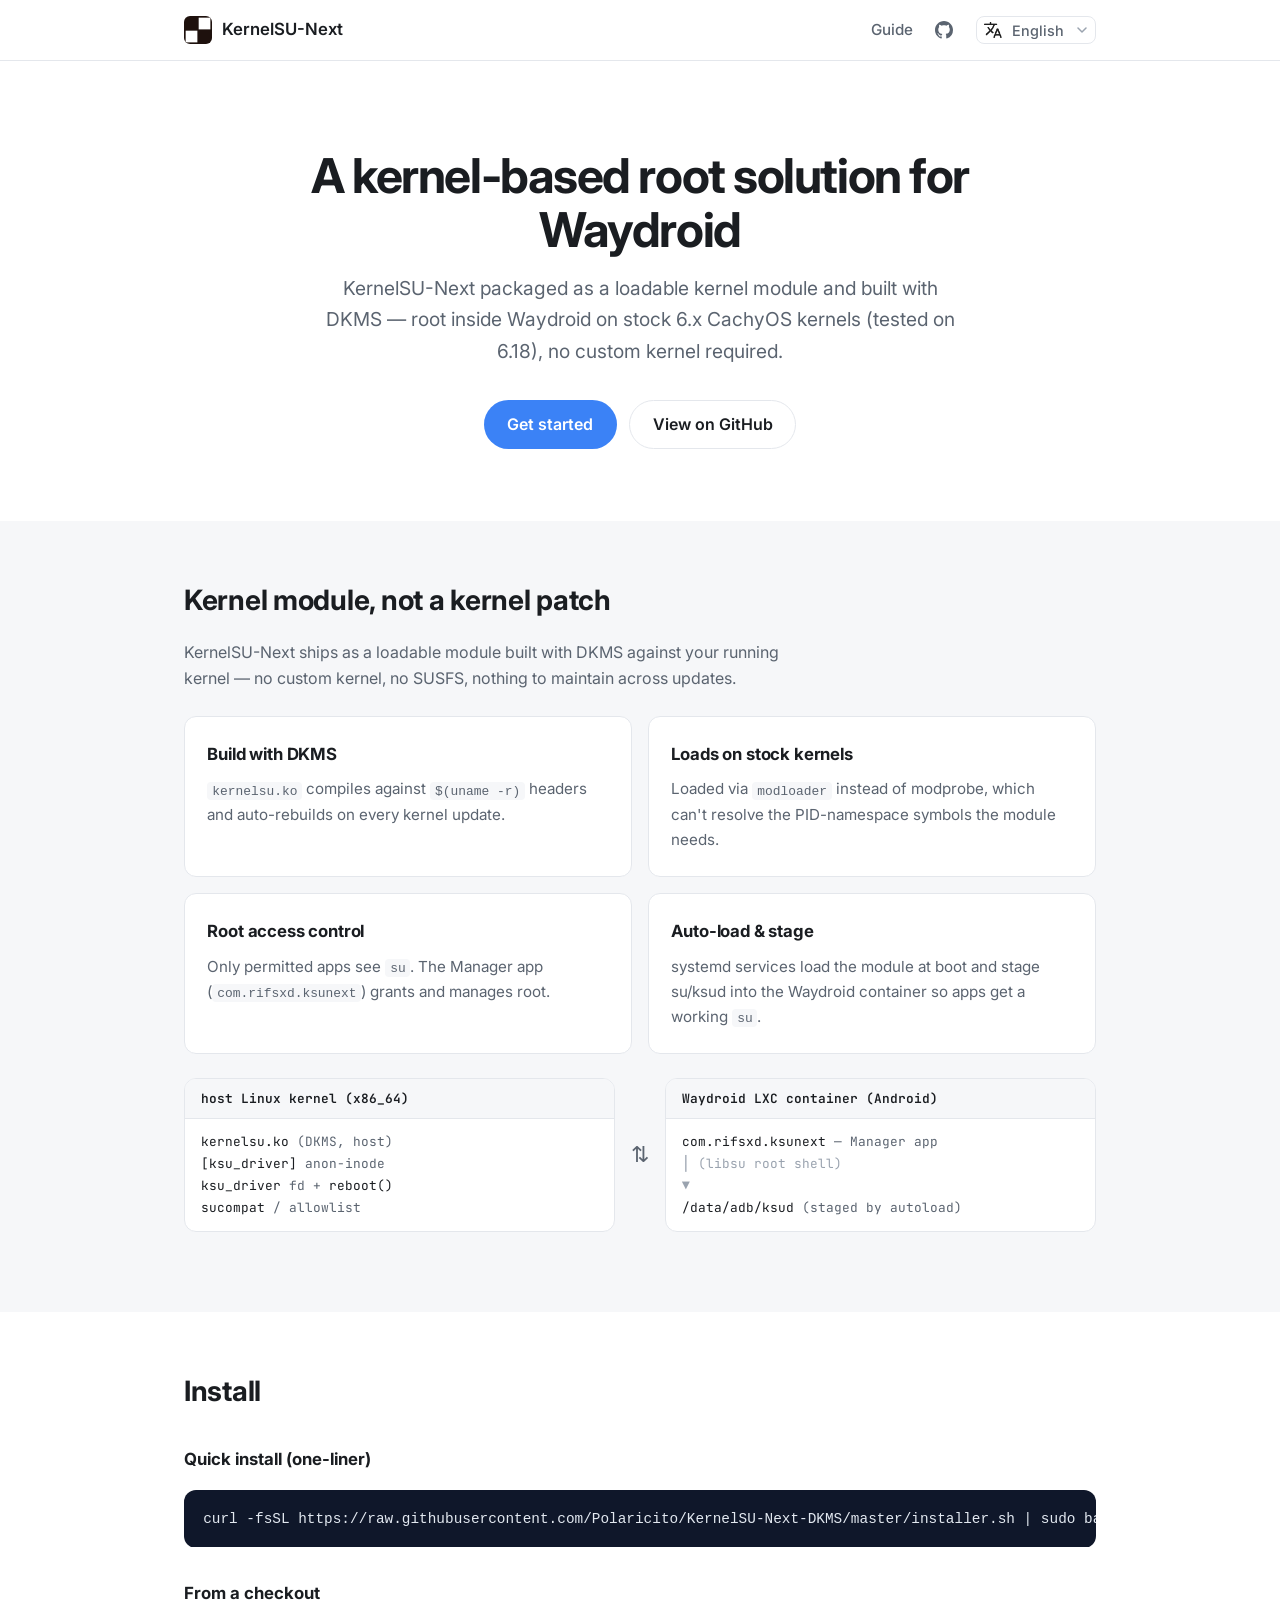
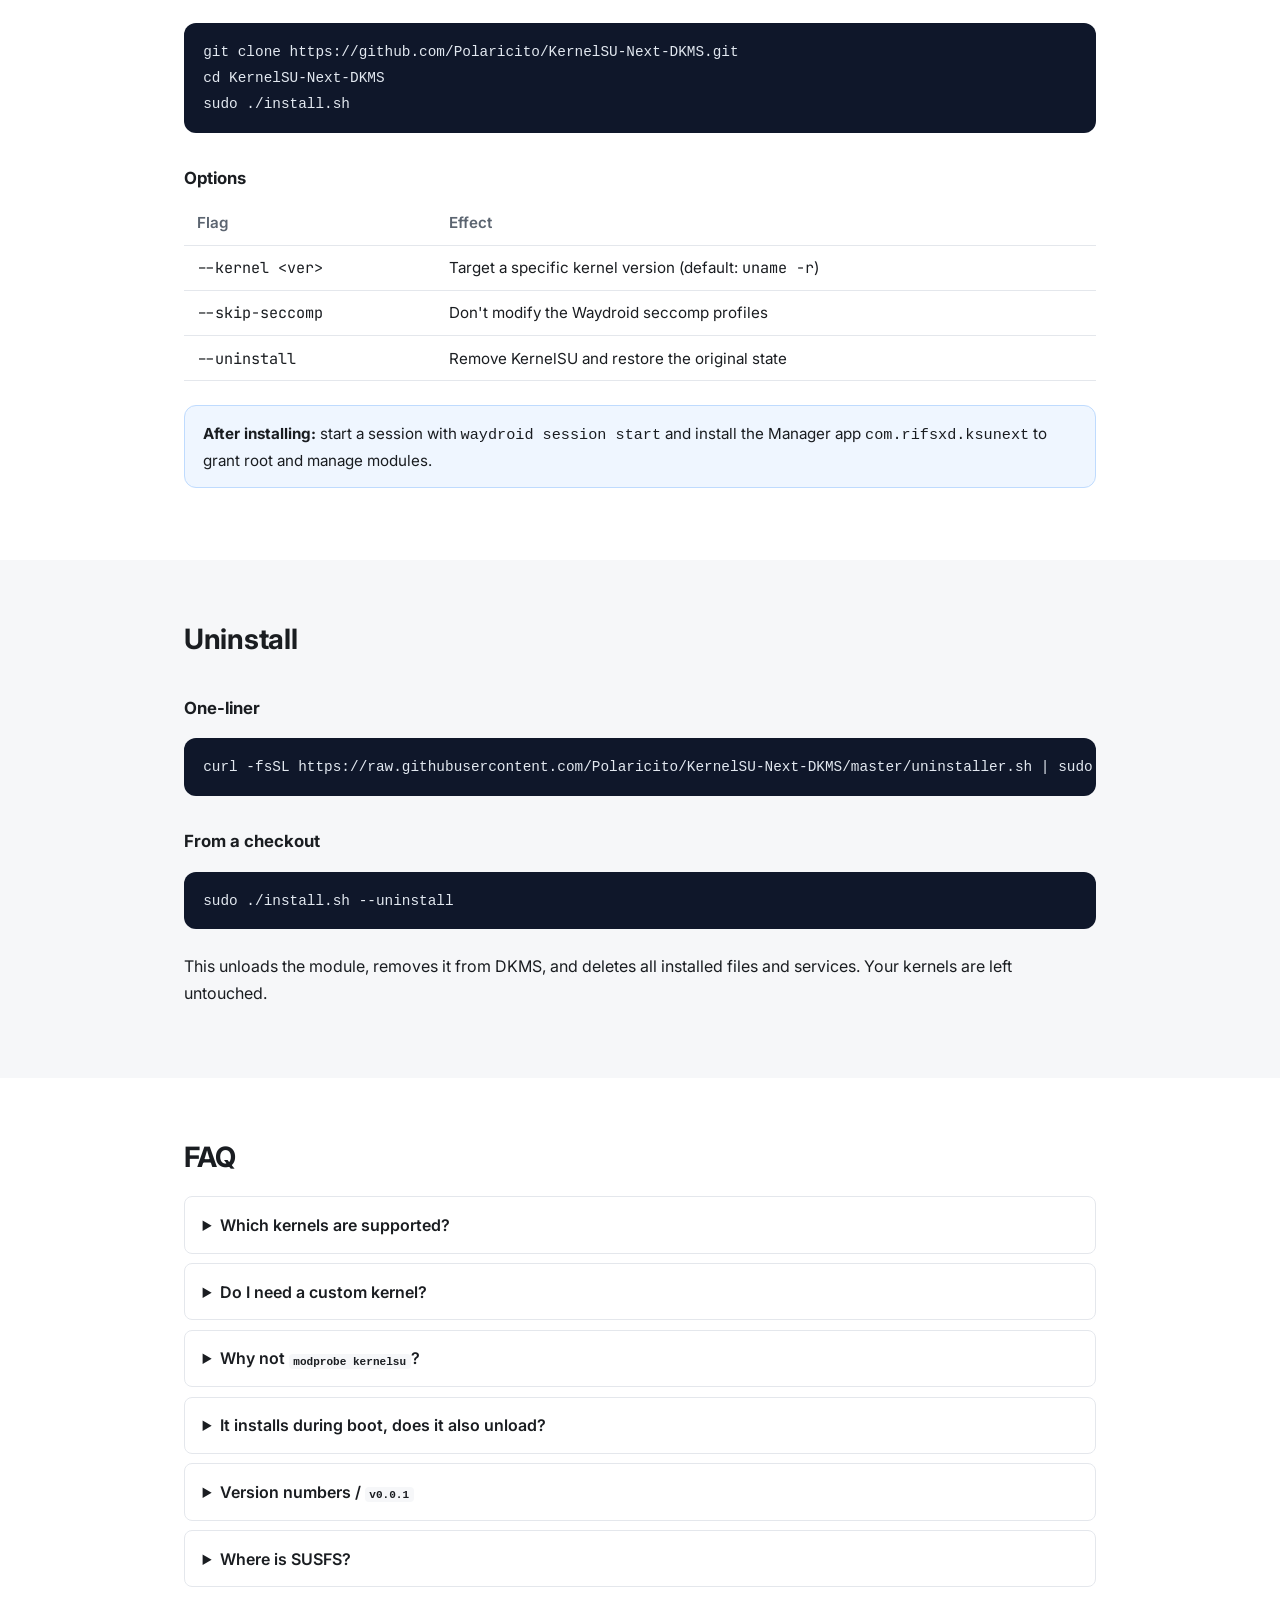
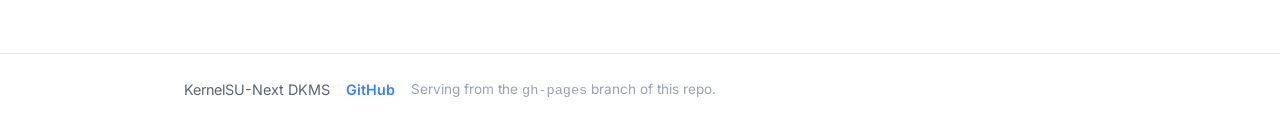
==== index.html @ a5111679 "site: replace ascii diagram with css boxes" ====
<!DOCTYPE html>
<html lang="en">
<head>
<meta charset="UTF-8">
<meta name="viewport" content="width=device-width, initial-scale=1.0">
<title>KernelSU-Next DKMS — A kernel-based root solution for Waydroid</title>
<meta name="description" content="KernelSU-Next as a loadable kernel module (DKMS) for running root inside Waydroid on CachyOS and other x86_64 Linux hosts.">
<link rel="icon" type="image/png" href="logo.png">
<link rel="apple-touch-icon" href="logo.png">
<link rel="stylesheet" href="style.css?v=5">
<link rel="preconnect" href="https://fonts.googleapis.com">
<link rel="preconnect" href="https://fonts.gstatic.com" crossorigin>
<link href="https://fonts.googleapis.com/css2?family=Inter:wght@400;500;600;700&family=JetBrains+Mono:wght@400;600&display=swap" rel="stylesheet">
</head>
<body>

<header>
  <div class="wrap header-inner">
    <a class="brand" href="#top">
      <img class="logo" src="logo.png" alt="KernelSU">
      <span class="brand-name">KernelSU-Next</span>
    </a>
    <nav>
      <a href="#install">Guide</a>
      <a href="https://github.com/Polaricito/KernelSU-Next-DKMS" aria-label="GitHub">
        <svg class="gh-icon" viewBox="0 0 16 16" width="18" height="18" fill="currentColor" aria-hidden="true">
          <path d="M8 0C3.58 0 0 3.58 0 8c0 3.54 2.29 6.53 5.47 7.59.4.07.55-.17.55-.38 0-.19-.01-.82-.01-1.49-2.01.37-2.53-.49-2.69-.94-.09-.23-.48-.94-.82-1.13-.28-.15-.68-.52-.01-.53.63-.01 1.08.58 1.23.82.72 1.21 1.87.87 2.33.66.07-.52.28-.87.51-1.07-1.78-.2-3.64-.89-3.64-3.95 0-.87.31-1.59.82-2.15-.08-.2-.36-1.02.08-2.12 0 0 .67-.21 2.2.82.64-.18 1.32-.27 2-.27s1.36.09 2 .27c1.53-1.04 2.2-.82 2.2-.82.44 1.1.16 1.92.08 2.12.51.56.82 1.27.82 2.15 0 3.07-1.87 3.75-3.65 3.95.29.25.54.73.54 1.48 0 1.07-.01 1.93-.01 2.2 0 .21.15.46.55.38A8.01 8.01 0 0 0 16 8c0-4.42-3.58-8-8-8Z"/>
        </svg>
      </a>
      <span class="lang-wrap">
        <img class="lang-icon" src="translate.png" alt="" width="18" height="16">
        <select class="lang" onchange="location.href = this.value" aria-label="Language">
          <option value="index.html" selected>English</option>
          <option value="index.es.html">Español</option>
        </select>
      </span>
    </nav>
  </div>
</header>

<section id="top" class="hero">
  <div class="wrap hero-inner">
    <h1>A kernel-based root solution for Waydroid</h1>
    <p class="lead">
      KernelSU-Next packaged as a loadable kernel module and built with DKMS —
      root inside Waydroid on stock 6.x CachyOS kernels (tested on 6.18), no custom kernel required.
    </p>
    <div class="cta">
      <a class="btn btn-primary" href="#install">Get started</a>
      <a class="btn btn-secondary" href="https://github.com/Polaricito/KernelSU-Next-DKMS">View on GitHub</a>
    </div>
  </div>
</section>

<section id="how" class="section alt">
  <div class="wrap">
    <h2>Kernel module, not a kernel patch</h2>
    <p class="section-intro">
      KernelSU-Next ships as a loadable module built with DKMS against your running
      kernel — no custom kernel, no SUSFS, nothing to maintain across updates.
    </p>
    <div class="grid">
      <div class="card">
        <h3>Build with DKMS</h3>
        <p><code>kernelsu.ko</code> compiles against <code>$(uname -r)</code> headers and auto-rebuilds on every kernel update.</p>
      </div>
      <div class="card">
        <h3>Loads on stock kernels</h3>
        <p>Loaded via <code>modloader</code> instead of modprobe, which can't resolve the PID-namespace symbols the module needs.</p>
      </div>
      <div class="card">
        <h3>Root access control</h3>
        <p>Only permitted apps see <code>su</code>. The Manager app (<code>com.rifsxd.ksunext</code>) grants and manages root.</p>
      </div>
      <div class="card">
        <h3>Auto-load &amp; stage</h3>
        <p>systemd services load the module at boot and stage su/ksud into the Waydroid container so apps get a working <code>su</code>.</p>
      </div>
    </div>

    <div class="diagram">
      <div class="dbox">
        <div class="dbox-title">host Linux kernel (x86_64)</div>
        <ul class="dbox-list">
          <li><code>kernelsu.ko</code> (DKMS, host)</li>
          <li><code>[ksu_driver]</code> anon-inode</li>
          <li><code>ksu_driver</code> fd + <code>reboot()</code></li>
          <li><code>sucompat</code> / allowlist</li>
        </ul>
      </div>
      <div class="diagram-arrow">⇅</div>
      <div class="dbox">
        <div class="dbox-title">Waydroid LXC container (Android)</div>
        <ul class="dbox-list">
          <li><code>com.rifsxd.ksunext</code> &mdash; Manager app</li>
          <li><span class="tree">&#9474; (libsu root shell)</span></li>
          <li><span class="tree">&#9660;</span></li>
          <li><code>/data/adb/ksud</code> (staged by autoload)</li>
        </ul>
      </div>
    </div>
  </div>
</section>

<section id="install" class="section">
  <div class="wrap">
    <h2>Install</h2>

    <h3 class="sub">Quick install (one-liner)</h3>
    <pre class="code"><code>curl -fsSL https://raw.githubusercontent.com/Polaricito/KernelSU-Next-DKMS/master/installer.sh | sudo bash</code></pre>

    <h3 class="sub">From a checkout</h3>
    <pre class="code"><code>git clone https://github.com/Polaricito/KernelSU-Next-DKMS.git
cd KernelSU-Next-DKMS
sudo ./install.sh</code></pre>

    <h3 class="sub">Options</h3>
    <table>
      <tr><th>Flag</th><th>Effect</th></tr>
      <tr><td><code>--kernel &lt;ver&gt;</code></td><td>Target a specific kernel version (default: <code>uname -r</code>)</td></tr>
      <tr><td><code>--skip-seccomp</code></td><td>Don't modify the Waydroid seccomp profiles</td></tr>
      <tr><td><code>--uninstall</code></td><td>Remove KernelSU and restore the original state</td></tr>
    </table>

    <div class="note">
      <strong>After installing:</strong> start a session with <code>waydroid session start</code> and install the
      Manager app <code>com.rifsxd.ksunext</code> to grant root and manage modules.
    </div>
  </div>
</section>

<section id="uninstall" class="section alt">
  <div class="wrap">
    <h2>Uninstall</h2>

    <h3 class="sub">One-liner</h3>
    <pre class="code"><code>curl -fsSL https://raw.githubusercontent.com/Polaricito/KernelSU-Next-DKMS/master/uninstaller.sh | sudo bash</code></pre>

    <h3 class="sub">From a checkout</h3>
    <pre class="code"><code>sudo ./install.sh --uninstall</code></pre>

    <p>This unloads the module, removes it from DKMS, and deletes all installed files and services. Your kernels are left untouched.</p>
  </div>
</section>

<section id="faq" class="section">
  <div class="wrap">
    <h2>FAQ</h2>

    <details>
      <summary>Which kernels are supported?</summary>
      <p>Only 6.x. Upstream KernelSU-Next lists 6.6 as the highest officially supported kernel, but this DKMS build is tested on newer 6.x releases (6.18), so the limit isn't enforced here.</p>
    </details>

    <details>
      <summary>Do I need a custom kernel?</summary>
      <p>No. It builds as a module against your stock kernel (CachyOS stable or LTS work fine).</p>
    </details>

    <details>
      <summary>Why not <code>modprobe kernelsu</code>?</summary>
      <p>Plain modprobe fails with <code>Unknown symbol change_pid</code>, because the module needs PID-namespace symbols that modprobe can't resolve outside Android. <code>load-kernelsu</code> uses <code>modloader</code> and handles that.</p>
    </details>

    <details>
      <summary>It installs during boot, does it also unload?</summary>
      <p><code>kernelsu-autload.service</code> loads the module at boot. Uninstalling removes the service so it stops auto-loading.</p>
    </details>

    <details>
      <summary>Version numbers / <code>v0.0.1</code></summary>
      <p>The module reports <code>KSU_VERSION = 30000 + commits</code>. If the Manager shows a too-low version, ensure DKMS received <code>KSU_GIT_VERSION</code> and <code>KSU_GIT_TAG</code> (the installer does this automatically).</p>
    </details>

    <details>
      <summary>Where is SUSFS?</summary>
      <p>Removed. This is deliberately vanilla KernelSU-Next for stable, plain root on unpatched kernels.</p>
    </details>
  </div>
</section>

<footer>
  <div class="wrap">
    <span>KernelSU-Next DKMS</span>
    <a href="https://github.com/Polaricito/KernelSU-Next-DKMS">GitHub</a>
    <span class="dim">Serving from the <code>gh-pages</code> branch of this repo.</span>
  </div>
</footer>

</body>
</html>
---- style.css ----
:root {
  --bg: #ffffff;
  --bg-alt: #f6f7f9;
  --text: #1a1d21;
  --muted: #5b6470;
  --accent: #3b82f6;
  --accent-dark: #2563eb;
  --accent-soft: #eff6ff;
  --accent-border: #bfdbfe;
  --code-bg: #0f172a;
  --code-fg: #e2e8f0;
  --border: #e4e7ec;
  --dim: #9aa3af;
  --header-bg: rgba(255, 255, 255, 0.85);
  --radius: 12px;
  --mono: "JetBrains Mono", ui-monospace, SFMono-Regular, Menlo, monospace;
  --sans: "Inter", -apple-system, BlinkMacSystemFont, "Segoe UI", Roboto, sans-serif;
}

@media (prefers-color-scheme: dark) {
  :root {
    --bg: #0d1117;
    --bg-alt: #161b22;
    --text: #e6edf3;
    --muted: #9aa3af;
    --accent: #58a6ff;
    --accent-dark: #388bfd;
    --accent-soft: #11273f;
    --accent-border: #1f4d78;
    --code-bg: #010409;
    --code-fg: #c9d1d9;
    --border: #30363d;
    --dim: #6e7681;
    --header-bg: rgba(13, 17, 23, 0.85);
  }
}

* { box-sizing: border-box; }

html { scroll-behavior: smooth; }

body {
  margin: 0;
  font-family: var(--sans);
  color: var(--text);
  line-height: 1.65;
  background: var(--bg);
}

.wrap { max-width: 960px; margin: 0 auto; padding: 0 1.5rem; }

/* Header */
header {
  position: sticky;
  top: 0;
  z-index: 10;
  background: var(--header-bg);
  backdrop-filter: saturate(180%) blur(10px);
  border-bottom: 1px solid var(--border);
}
.header-inner {
  display: flex;
  align-items: center;
  justify-content: space-between;
  height: 60px;
}
.brand {
  display: flex;
  align-items: center;
  gap: 0.6rem;
  text-decoration: none;
  color: var(--text);
  font-weight: 600;
  font-size: 1.05rem;
}
.logo {
  width: 28px;
  height: 28px;
  border-radius: 6px;
  display: block;
}
nav { display: flex; align-items: center; gap: 1.4rem; }
nav a {
  text-decoration: none;
  color: var(--muted);
  font-size: 0.95rem;
  font-weight: 500;
  display: inline-flex;
  align-items: center;
}
nav a:hover { color: var(--accent); }
.gh-icon { display: block; }
.lang {
  appearance: none;
  -webkit-appearance: none;
  font-family: var(--sans);
  font-size: 0.9rem;
  font-weight: 500;
  color: var(--muted);
  background: var(--bg);
  border: 1px solid var(--border);
  border-radius: 8px;
  padding: 0.3rem 1.7rem 0.3rem 2.2rem;
  cursor: pointer;
  background-image: url("data:image/svg+xml,%3Csvg xmlns='http://www.w3.org/2000/svg' width='10' height='6' viewBox='0 0 10 6'%3E%3Cpath d='M1 1l4 4 4-4' stroke='%239aa3af' stroke-width='1.5' fill='none' stroke-linecap='round' stroke-linejoin='round'/%3E%3C/svg%3E");
  background-repeat: no-repeat;
  background-position: right 0.5rem center;
}
.lang:hover { border-color: var(--accent); color: var(--accent); }
.lang-wrap { position: relative; display: inline-block; }
.lang-icon {
  position: absolute;
  left: 0.55rem;
  top: 50%;
  transform: translateY(-50%);
  width: 18px;
  height: 16px;
  pointer-events: none;
}
@media (prefers-color-scheme: dark) {
  .lang-icon { filter: invert(1); }
}

/* Sections */
section { padding: 3.5rem 0; }
section.alt { background: var(--bg-alt); }

h1 {
  font-size: 2.5rem;
  line-height: 1.15;
  margin: 0 0 1rem;
  letter-spacing: -0.02em;
}
h2 {
  font-size: 1.75rem;
  margin: 0 0 1rem;
  letter-spacing: -0.01em;
}
h3.sub { margin: 2rem 0 0.5rem; font-size: 1.05rem; }

.lead { font-size: 1.2rem; color: var(--muted); max-width: 640px; }

.hero { padding: 5.5rem 0 4.5rem; }
.hero-inner { text-align: center; }
.hero h1 {
  max-width: 820px;
  margin: 0 auto 1rem;
  font-size: 3rem;
  line-height: 1.12;
  letter-spacing: -0.03em;
}
.lead {
  font-size: 1.2rem;
  color: var(--muted);
  max-width: 640px;
  margin: 0 auto;
}
.cta {
  display: flex;
  gap: 0.8rem;
  justify-content: center;
  margin: 2rem auto 0;
  flex-wrap: wrap;
}
.btn {
  display: inline-flex;
  align-items: center;
  justify-content: center;
  text-decoration: none;
  font-weight: 600;
  font-size: 1rem;
  padding: 0.65rem 1.4rem;
  border: 1px solid transparent;
  border-radius: 999px;
  transition: background 0.15s ease, color 0.15s ease, border-color 0.15s ease;
}
.btn-primary {
  background: var(--accent);
  color: #fff;
}
.btn-primary:hover { background: var(--accent-dark); }
.btn-secondary {
  background: var(--bg);
  color: var(--text);
  border-color: var(--border);
}
.btn-secondary:hover { border-color: var(--accent); color: var(--accent); }

.section-intro {
  color: var(--muted);
  max-width: 640px;
  margin: 0 0 1.5rem;
}

/* Code blocks */
.code {
  background: var(--code-bg);
  color: var(--code-fg);
  font-family: var(--mono);
  font-size: 0.9rem;
  padding: 1rem 1.2rem;
  border-radius: var(--radius);
  overflow-x: auto;
  margin: 1rem 0 1.5rem;
}
.code code { white-space: pre; }

/* Diagram (host box + container box) */
.diagram {
  display: flex;
  align-items: center;
  gap: 1rem;
  margin: 1.5rem 0;
}
.dbox {
  flex: 1 1 0;
  min-width: 0;
  background: var(--bg);
  border: 1px solid var(--border);
  border-radius: var(--radius);
  overflow: hidden;
  color: var(--text);
}
.dbox-title {
  margin: 0;
  padding: 0.55rem 1rem;
  background: var(--bg-alt);
  border-bottom: 1px solid var(--border);
  font-family: var(--mono);
  font-size: 0.8rem;
  font-weight: 600;
}
.dbox-list {
  margin: 0;
  padding: 0.75rem 1rem;
  list-style: none;
  font-family: var(--mono);
  font-size: 0.8rem;
  line-height: 1.6;
}
.dbox-list li { padding: 0.05rem 0; color: var(--muted); }
.dbox-list li code { font-family: var(--mono); color: var(--text); }
.tree { color: var(--dim); }
.diagram-arrow {
  flex: 0 0 auto;
  font-size: 1.4rem;
  color: var(--muted);
  text-align: center;
}

/* Grid / cards */
.grid {
  display: grid;
  grid-template-columns: repeat(2, 1fr);
  gap: 1rem;
  margin: 1.5rem 0;
}
.card {
  background: var(--bg);
  border: 1px solid var(--border);
  border-radius: var(--radius);
  padding: 1.5rem 1.4rem;
}
.card h3 { margin: 0 0 0.5rem; font-size: 1.05rem; letter-spacing: -0.01em; }
.card p { margin: 0; font-size: 0.95rem; color: var(--muted); }
.card code { background: var(--bg-alt); padding: 0.1rem 0.3rem; border-radius: 4px; font-size: 0.85em; }

/* Table */
table {
  width: 100%;
  border-collapse: collapse;
  margin: 0.5rem 0 1.5rem;
  font-size: 0.95rem;
}
th, td { text-align: left; padding: 0.6rem 0.8rem; border-bottom: 1px solid var(--border); }
th { color: var(--muted); font-weight: 600; }
td code, .code { font-family: var(--mono); }

/* Note */
.note {
  background: var(--accent-soft);
  border: 1px solid var(--accent-border);
  border-radius: var(--radius);
  padding: 0.9rem 1.1rem;
  font-size: 0.95rem;
  margin: 1rem 0;
}

/* Details / FAQ */
details {
  border: 1px solid var(--border);
  border-radius: calc(var(--radius) - 4px);
  padding: 0.9rem 1.1rem;
  margin: 0.6rem 0;
  background: var(--bg);
}
summary { cursor: pointer; font-weight: 600; }
details p { margin: 0.75rem 0 0; color: var(--muted); }
details code { background: var(--bg-alt); padding: 0.1rem 0.3rem; border-radius: 4px; font-size: 0.85em; }

/* Footer */
footer {
  border-top: 1px solid var(--border);
  padding: 1.5rem 0;
  color: var(--muted);
  font-size: 0.9rem;
}
footer .wrap { display: flex; gap: 1rem; align-items: center; flex-wrap: wrap; }
footer a { color: var(--accent); text-decoration: none; font-weight: 600; }
.dim { font-size: 0.85rem; color: var(--dim); }

/* Mobile */
@media (max-width: 640px) {
  .brand-name { display: none; }
  .hero { padding: 3.5rem 0; }
  .hero h1 { font-size: 2.2rem; }
  .lead { font-size: 1.05rem; }
  nav { gap: 1rem; }
  nav a { font-size: 0.9rem; }
  .lang { font-size: 0.85rem; }
  .diagram { flex-direction: column; align-items: stretch; }
  .dbox { flex: none; }
  .diagram-arrow { transform: rotate(90deg); }
  .grid { grid-template-columns: 1fr; }
}
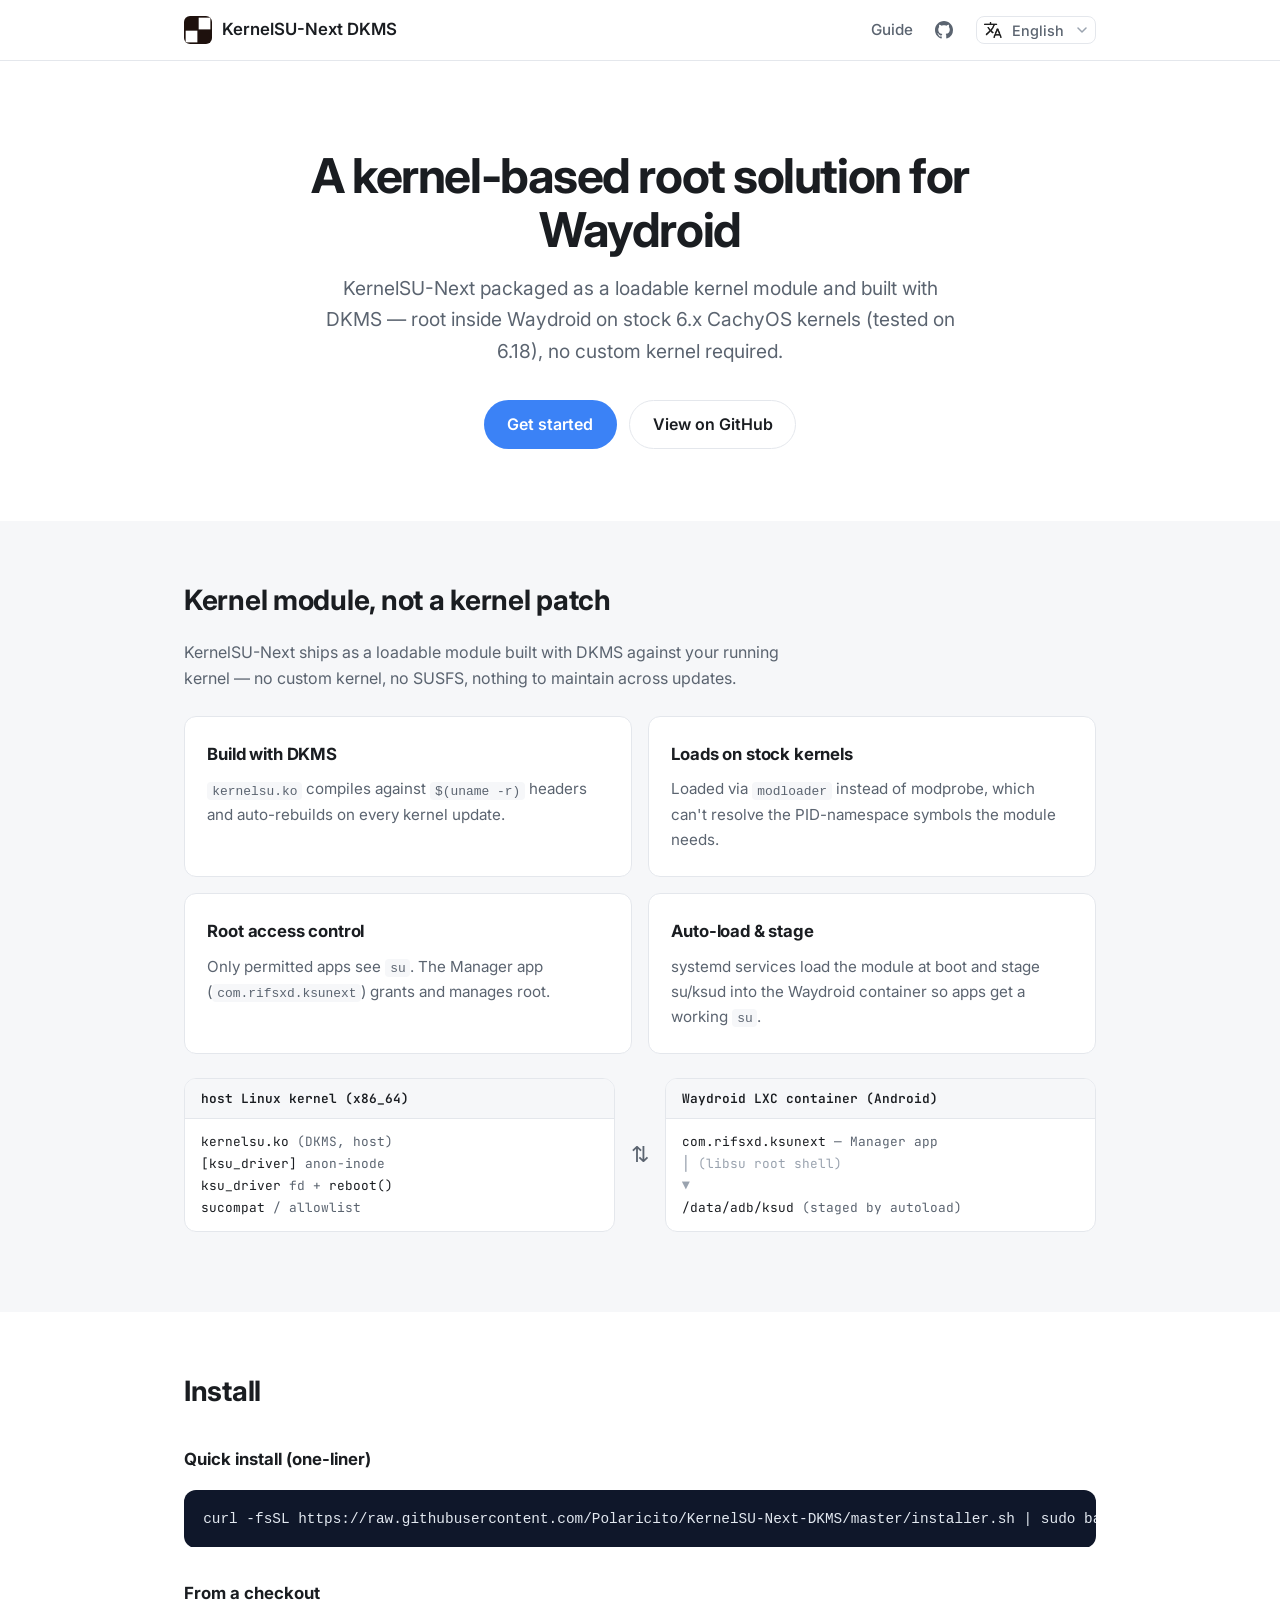
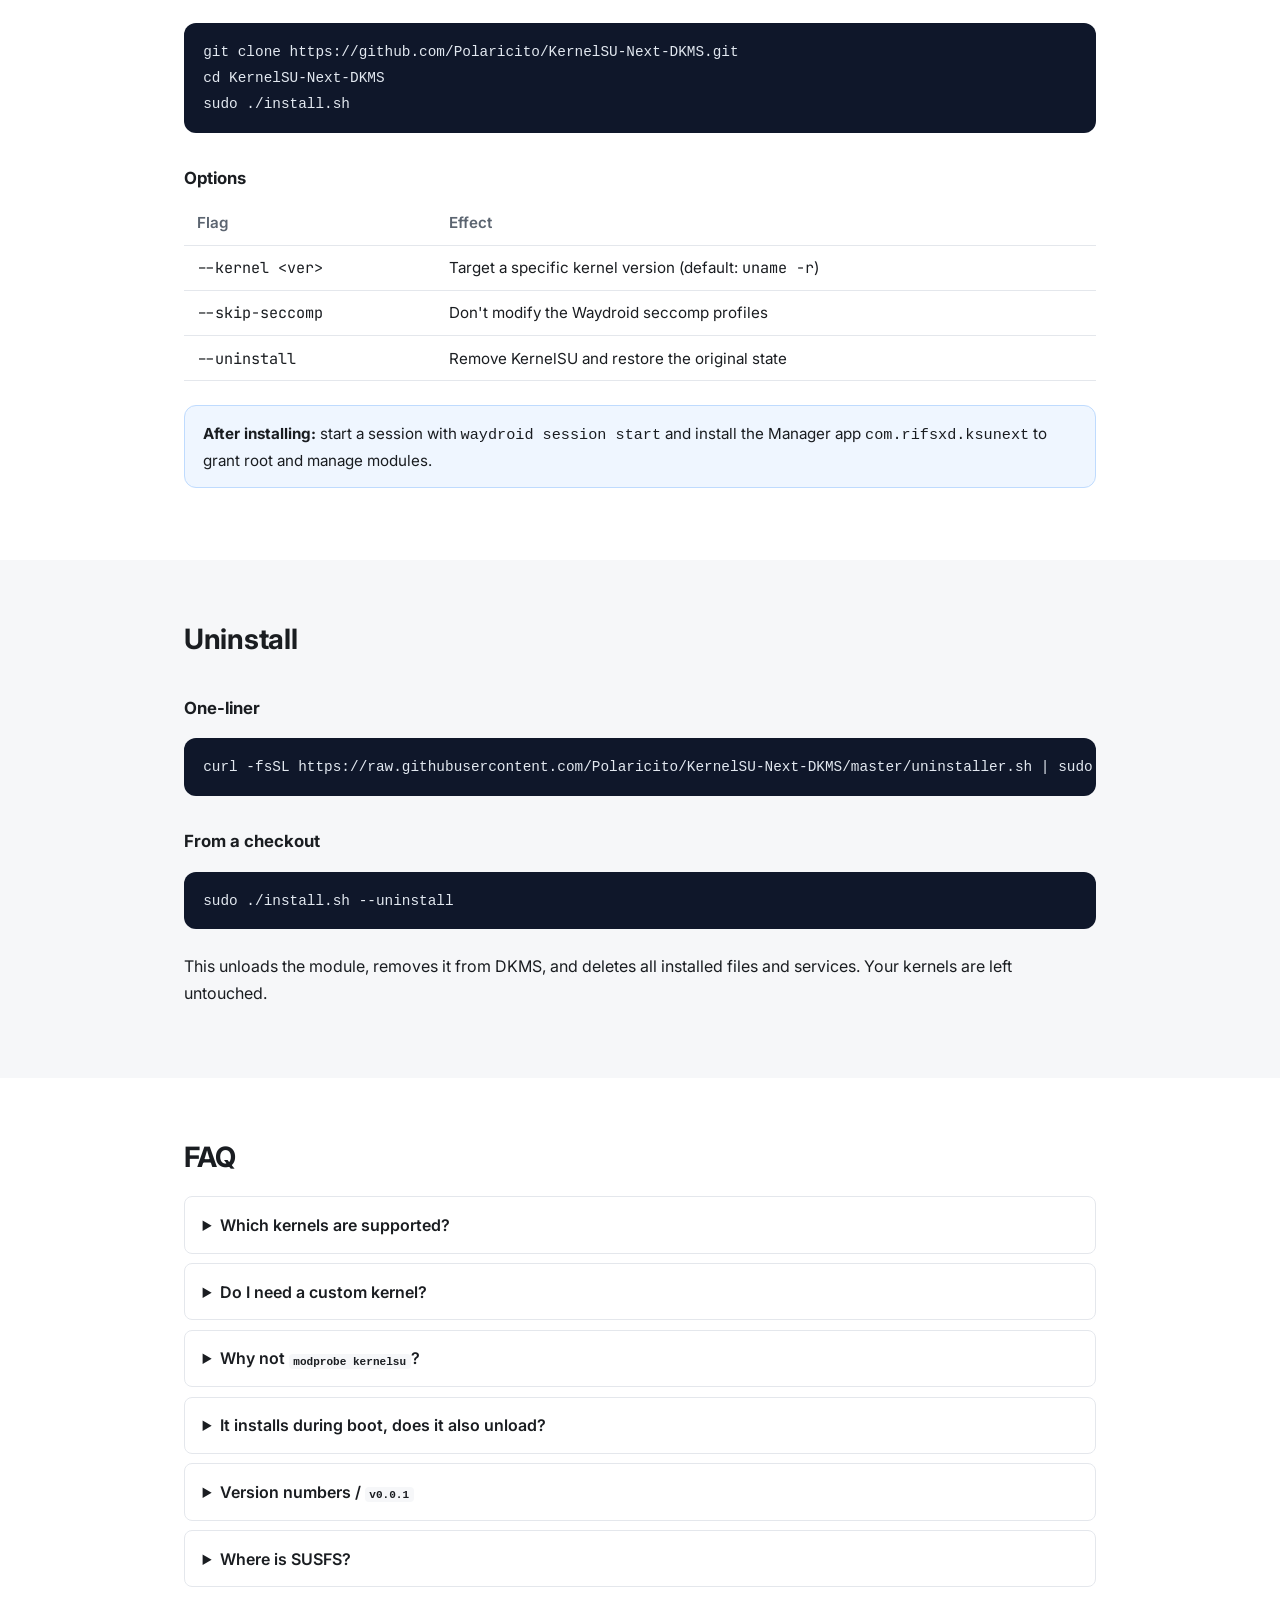
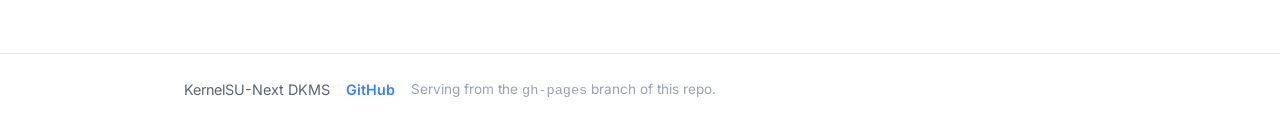
==== commit b61061f1: "Update brand name to include 'DKMS'" ====
--- a/index.html
+++ b/index.html
@@ -18,7 +18,7 @@
   <div class="wrap header-inner">
     <a class="brand" href="#top">
       <img class="logo" src="logo.png" alt="KernelSU">
-      <span class="brand-name">KernelSU-Next</span>
+      <span class="brand-name">KernelSU-Next DKMS</span>
     </a>
     <nav>
       <a href="#install">Guide</a>
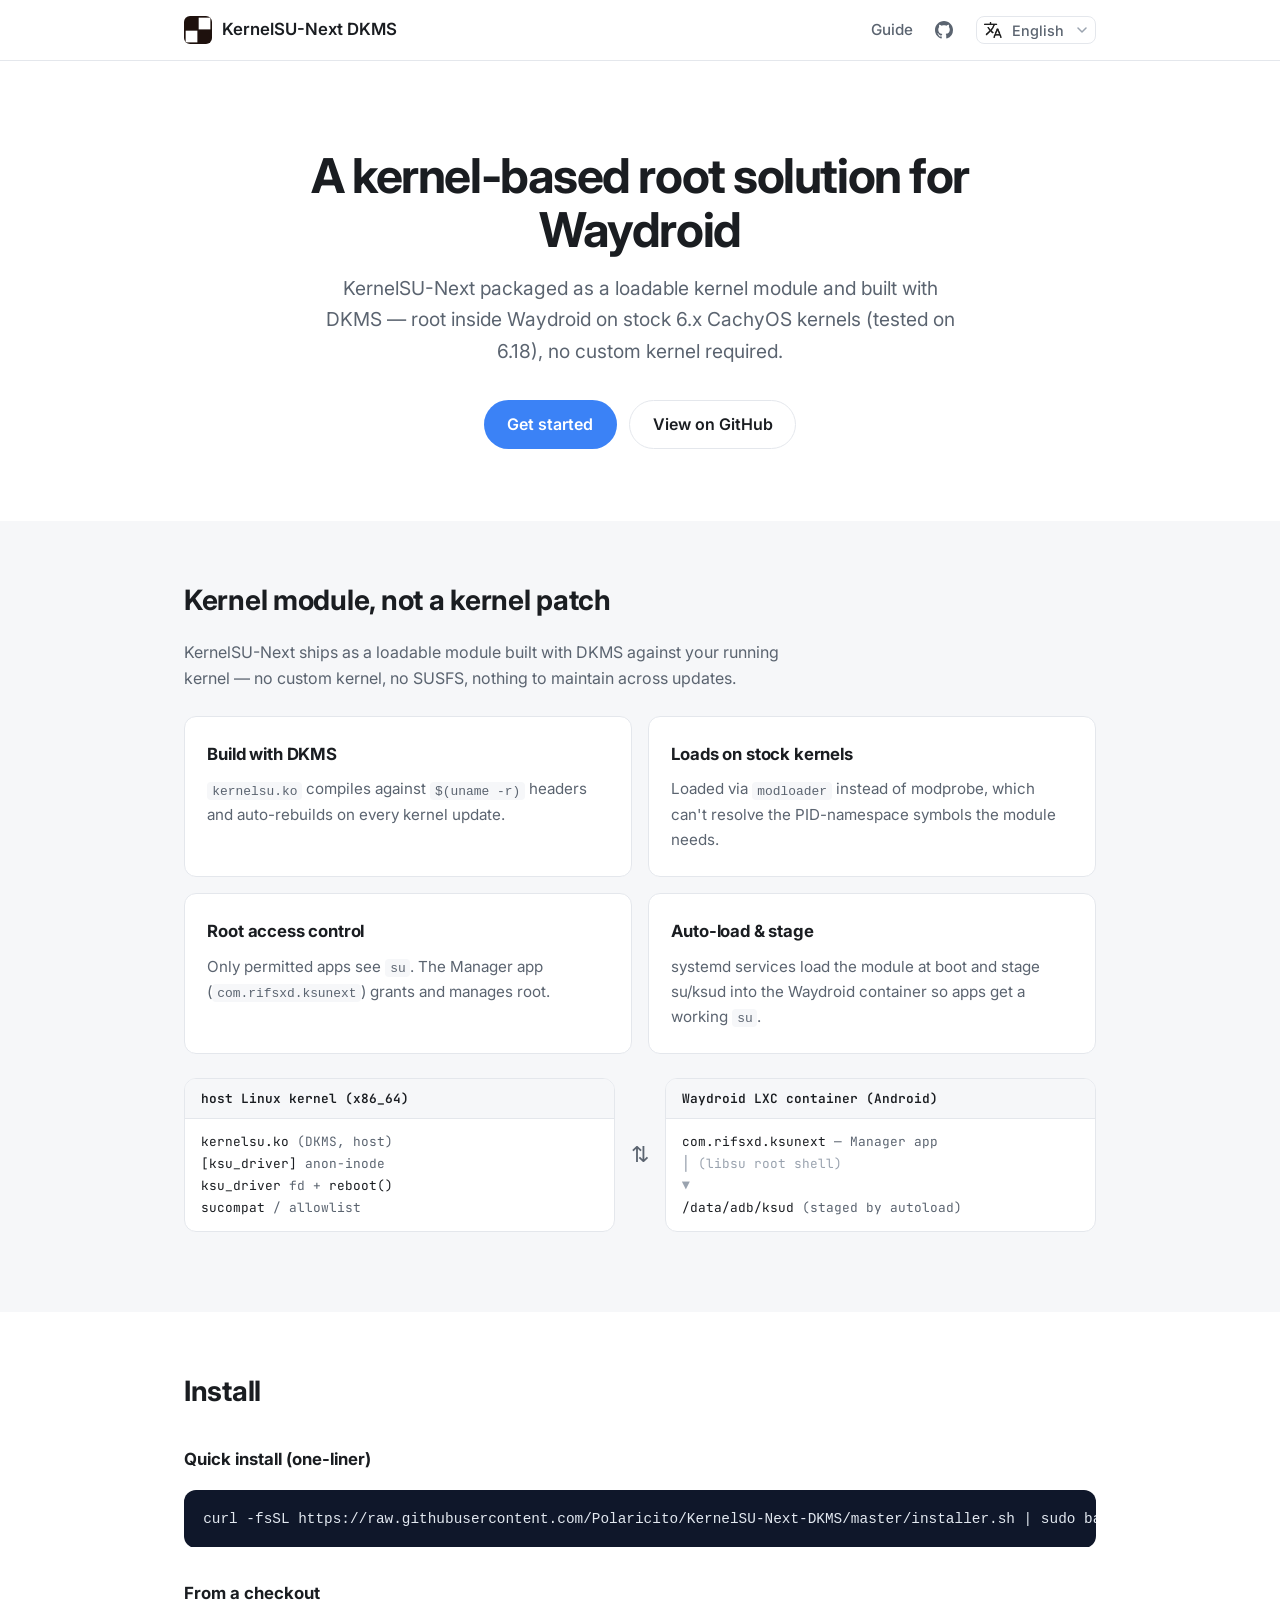
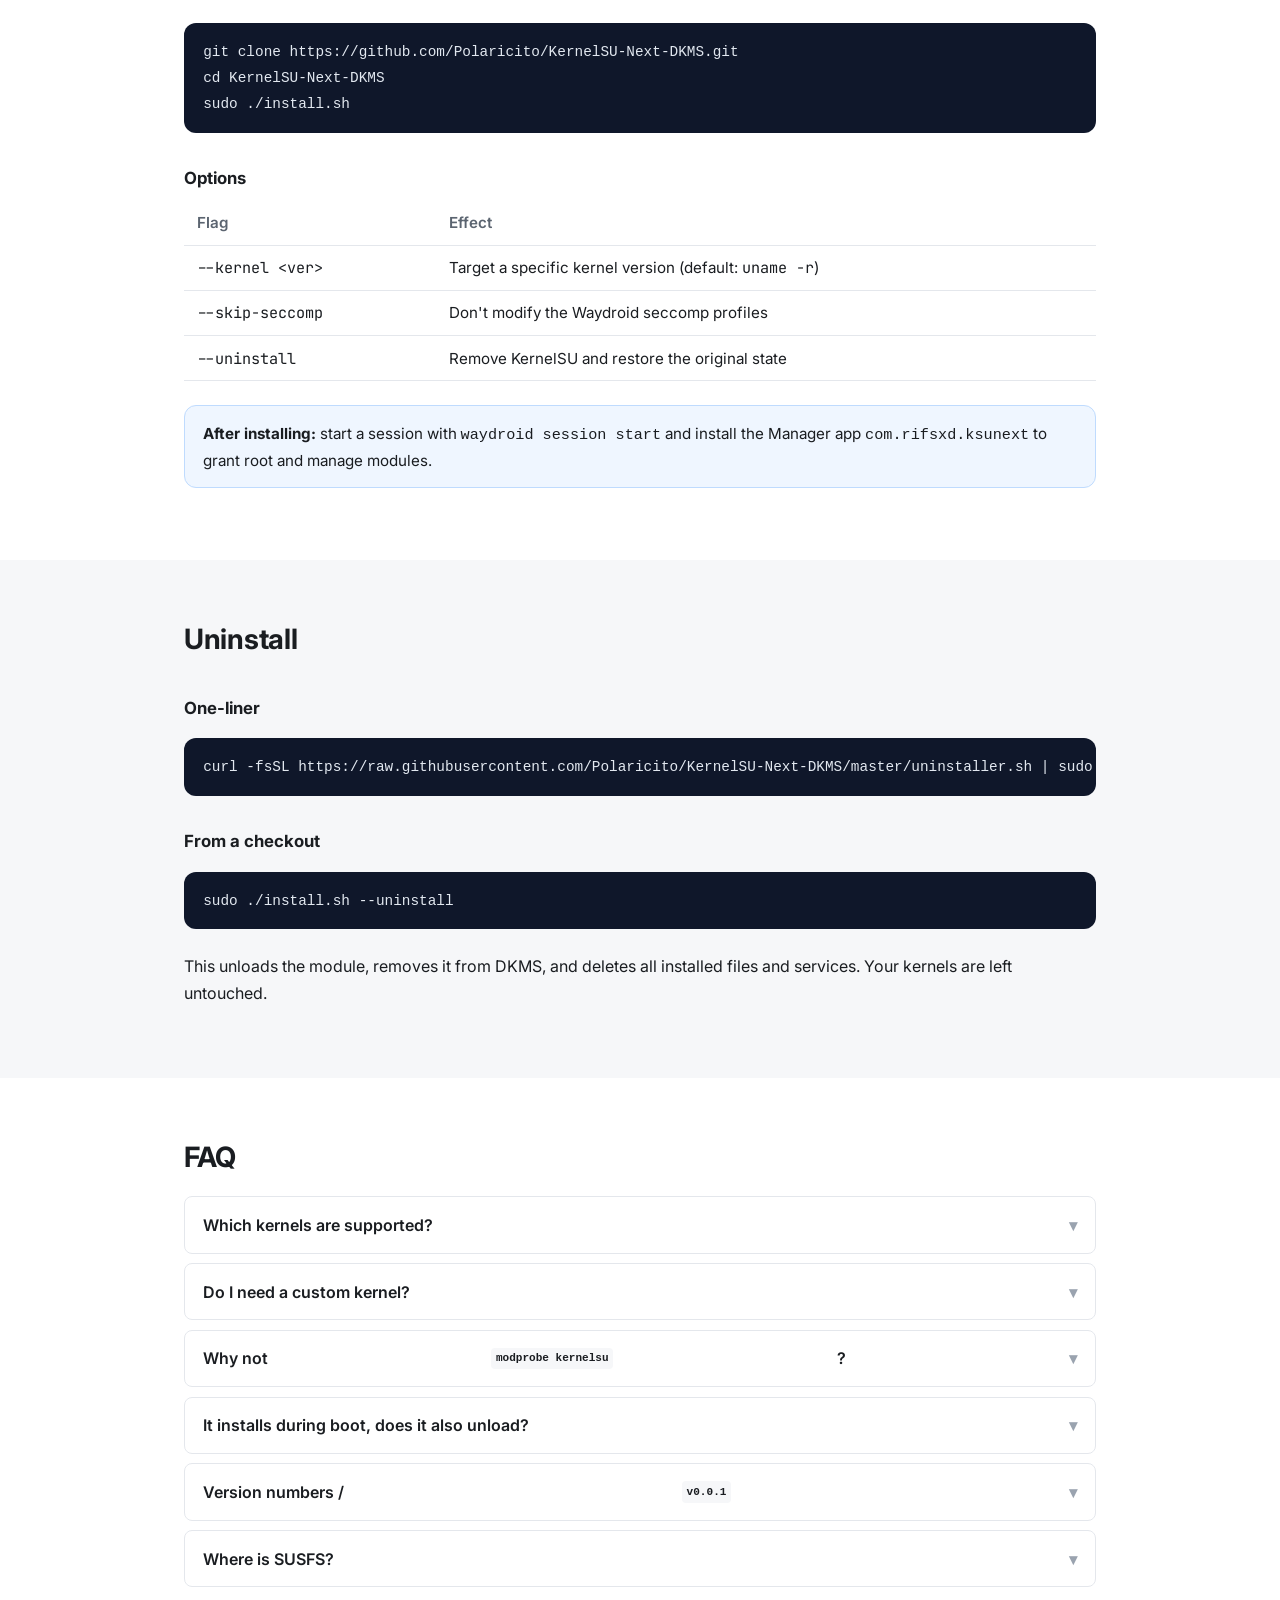
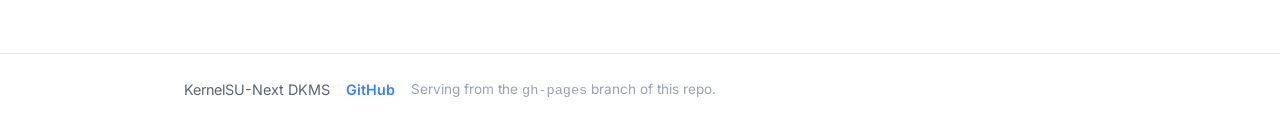
==== commit 85fa1e55: "site: add scroll reveal and hover animations" ====
--- a/index.html
+++ b/index.html
@@ -7,7 +7,7 @@
 <meta name="description" content="KernelSU-Next as a loadable kernel module (DKMS) for running root inside Waydroid on CachyOS and other x86_64 Linux hosts.">
 <link rel="icon" type="image/png" href="logo.png">
 <link rel="apple-touch-icon" href="logo.png">
-<link rel="stylesheet" href="style.css?v=5">
+<link rel="stylesheet" href="style.css?v=6">
 <link rel="preconnect" href="https://fonts.googleapis.com">
 <link rel="preconnect" href="https://fonts.gstatic.com" crossorigin>
 <link href="https://fonts.googleapis.com/css2?family=Inter:wght@400;500;600;700&family=JetBrains+Mono:wght@400;600&display=swap" rel="stylesheet">
@@ -60,19 +60,19 @@
       kernel — no custom kernel, no SUSFS, nothing to maintain across updates.
     </p>
     <div class="grid">
-      <div class="card">
+      <div class="card reveal">
         <h3>Build with DKMS</h3>
         <p><code>kernelsu.ko</code> compiles against <code>$(uname -r)</code> headers and auto-rebuilds on every kernel update.</p>
       </div>
-      <div class="card">
+      <div class="card reveal">
         <h3>Loads on stock kernels</h3>
         <p>Loaded via <code>modloader</code> instead of modprobe, which can't resolve the PID-namespace symbols the module needs.</p>
       </div>
-      <div class="card">
+      <div class="card reveal">
         <h3>Root access control</h3>
         <p>Only permitted apps see <code>su</code>. The Manager app (<code>com.rifsxd.ksunext</code>) grants and manages root.</p>
       </div>
-      <div class="card">
+      <div class="card reveal">
         <h3>Auto-load &amp; stage</h3>
         <p>systemd services load the module at boot and stage su/ksud into the Waydroid container so apps get a working <code>su</code>.</p>
       </div>
@@ -147,32 +147,32 @@
   <div class="wrap">
     <h2>FAQ</h2>
 
-    <details>
+    <details class="reveal">
       <summary>Which kernels are supported?</summary>
       <p>Only 6.x. Upstream KernelSU-Next lists 6.6 as the highest officially supported kernel, but this DKMS build is tested on newer 6.x releases (6.18), so the limit isn't enforced here.</p>
     </details>
 
-    <details>
+    <details class="reveal">
       <summary>Do I need a custom kernel?</summary>
       <p>No. It builds as a module against your stock kernel (CachyOS stable or LTS work fine).</p>
     </details>
 
-    <details>
+    <details class="reveal">
       <summary>Why not <code>modprobe kernelsu</code>?</summary>
       <p>Plain modprobe fails with <code>Unknown symbol change_pid</code>, because the module needs PID-namespace symbols that modprobe can't resolve outside Android. <code>load-kernelsu</code> uses <code>modloader</code> and handles that.</p>
     </details>
 
-    <details>
+    <details class="reveal">
       <summary>It installs during boot, does it also unload?</summary>
       <p><code>kernelsu-autload.service</code> loads the module at boot. Uninstalling removes the service so it stops auto-loading.</p>
     </details>
 
-    <details>
+    <details class="reveal">
       <summary>Version numbers / <code>v0.0.1</code></summary>
       <p>The module reports <code>KSU_VERSION = 30000 + commits</code>. If the Manager shows a too-low version, ensure DKMS received <code>KSU_GIT_VERSION</code> and <code>KSU_GIT_TAG</code> (the installer does this automatically).</p>
     </details>
 
-    <details>
+    <details class="reveal">
       <summary>Where is SUSFS?</summary>
       <p>Removed. This is deliberately vanilla KernelSU-Next for stable, plain root on unpatched kernels.</p>
     </details>
@@ -187,5 +187,25 @@
   </div>
 </footer>
 
+<script>
+(function () {
+  document.documentElement.classList.add('js');
+  var els = document.querySelectorAll('.reveal, .dbox-list li');
+  if (!('IntersectionObserver' in window)) {
+    Array.prototype.forEach.call(els, function (el) { el.classList.add('show'); });
+    return;
+  }
+  var io = new IntersectionObserver(function (entries) {
+    entries.forEach(function (entry) {
+      if (entry.isIntersecting) {
+        entry.target.classList.add('show');
+        io.unobserve(entry.target);
+      }
+    });
+  }, { threshold: 0.15 });
+  Array.prototype.forEach.call(els, function (el) { io.observe(el); });
+})();
+</script>
+
 </body>
 </html>
--- a/style.css
+++ b/style.css
@@ -260,6 +260,15 @@
   border: 1px solid var(--border);
   border-radius: var(--radius);
   padding: 1.5rem 1.4rem;
+  transition: transform 0.25s ease, border-color 0.25s ease, box-shadow 0.25s ease, opacity 0.5s ease;
+}
+.card:hover {
+  transform: translateY(-4px);
+  border-color: var(--accent);
+  box-shadow: 0 10px 24px rgba(0, 0, 0, 0.10);
+}
+@media (prefers-color-scheme: dark) {
+  .card:hover { box-shadow: 0 10px 24px rgba(0, 0, 0, 0.55); }
 }
 .card h3 { margin: 0 0 0.5rem; font-size: 1.05rem; letter-spacing: -0.01em; }
 .card p { margin: 0; font-size: 0.95rem; color: var(--muted); }
@@ -293,10 +302,34 @@
   padding: 0.9rem 1.1rem;
   margin: 0.6rem 0;
   background: var(--bg);
-}
-summary { cursor: pointer; font-weight: 600; }
+  transition: border-color 0.25s ease, box-shadow 0.25s ease, opacity 0.5s ease, transform 0.5s ease;
+}
+details:hover { border-color: var(--accent); box-shadow: 0 4px 16px rgba(0, 0, 0, 0.08); }
+details[open] { border-color: var(--accent-border); }
+summary {
+  cursor: pointer;
+  font-weight: 600;
+  color: var(--text);
+  display: flex;
+  justify-content: space-between;
+  align-items: center;
+  gap: 1rem;
+}
+summary::-webkit-details-marker { display: none; }
+summary::after {
+  content: "\25BE";
+  flex: 0 0 auto;
+  color: var(--dim);
+  transition: transform 0.25s ease;
+}
+details[open] summary::after { transform: rotate(180deg); }
+details[open] p { animation: fadeUp 0.35s ease; }
 details p { margin: 0.75rem 0 0; color: var(--muted); }
 details code { background: var(--bg-alt); padding: 0.1rem 0.3rem; border-radius: 4px; font-size: 0.85em; }
+@keyframes fadeUp {
+  from { opacity: 0; transform: translateY(6px); }
+  to { opacity: 1; transform: none; }
+}
 
 /* Footer */
 footer {
@@ -308,6 +341,39 @@
 footer .wrap { display: flex; gap: 1rem; align-items: center; flex-wrap: wrap; }
 footer a { color: var(--accent); text-decoration: none; font-weight: 600; }
 .dim { font-size: 0.85rem; color: var(--dim); }
+
+/* Scroll reveal */
+.js .reveal {
+  opacity: 0;
+  transform: translateY(18px);
+  transition: opacity 0.5s ease, transform 0.5s ease, border-color 0.25s ease, box-shadow 0.25s ease;
+}
+.js .dbox-list li {
+  opacity: 0;
+  transform: translateX(-10px);
+  transition: opacity 0.5s ease, transform 0.5s ease;
+}
+.js .reveal.show,
+.js .dbox-list li.show {
+  opacity: 1;
+  transform: none;
+}
+.js .grid .card:nth-child(2),
+.js .dbox-list li:nth-child(2) { transition-delay: 0.08s; }
+.js .grid .card:nth-child(3),
+.js .dbox-list li:nth-child(3) { transition-delay: 0.16s; }
+.js .grid .card:nth-child(4),
+.js .dbox-list li:nth-child(4) { transition-delay: 0.24s; }
+.js .reveal.show,
+.js .dbox-list li.show { transition-delay: 0s; }
+@media (prefers-reduced-motion: reduce) {
+  .js .reveal,
+  .js .dbox-list li {
+    opacity: 1;
+    transform: none;
+    transition: none;
+  }
+}
 
 /* Mobile */
 @media (max-width: 640px) {
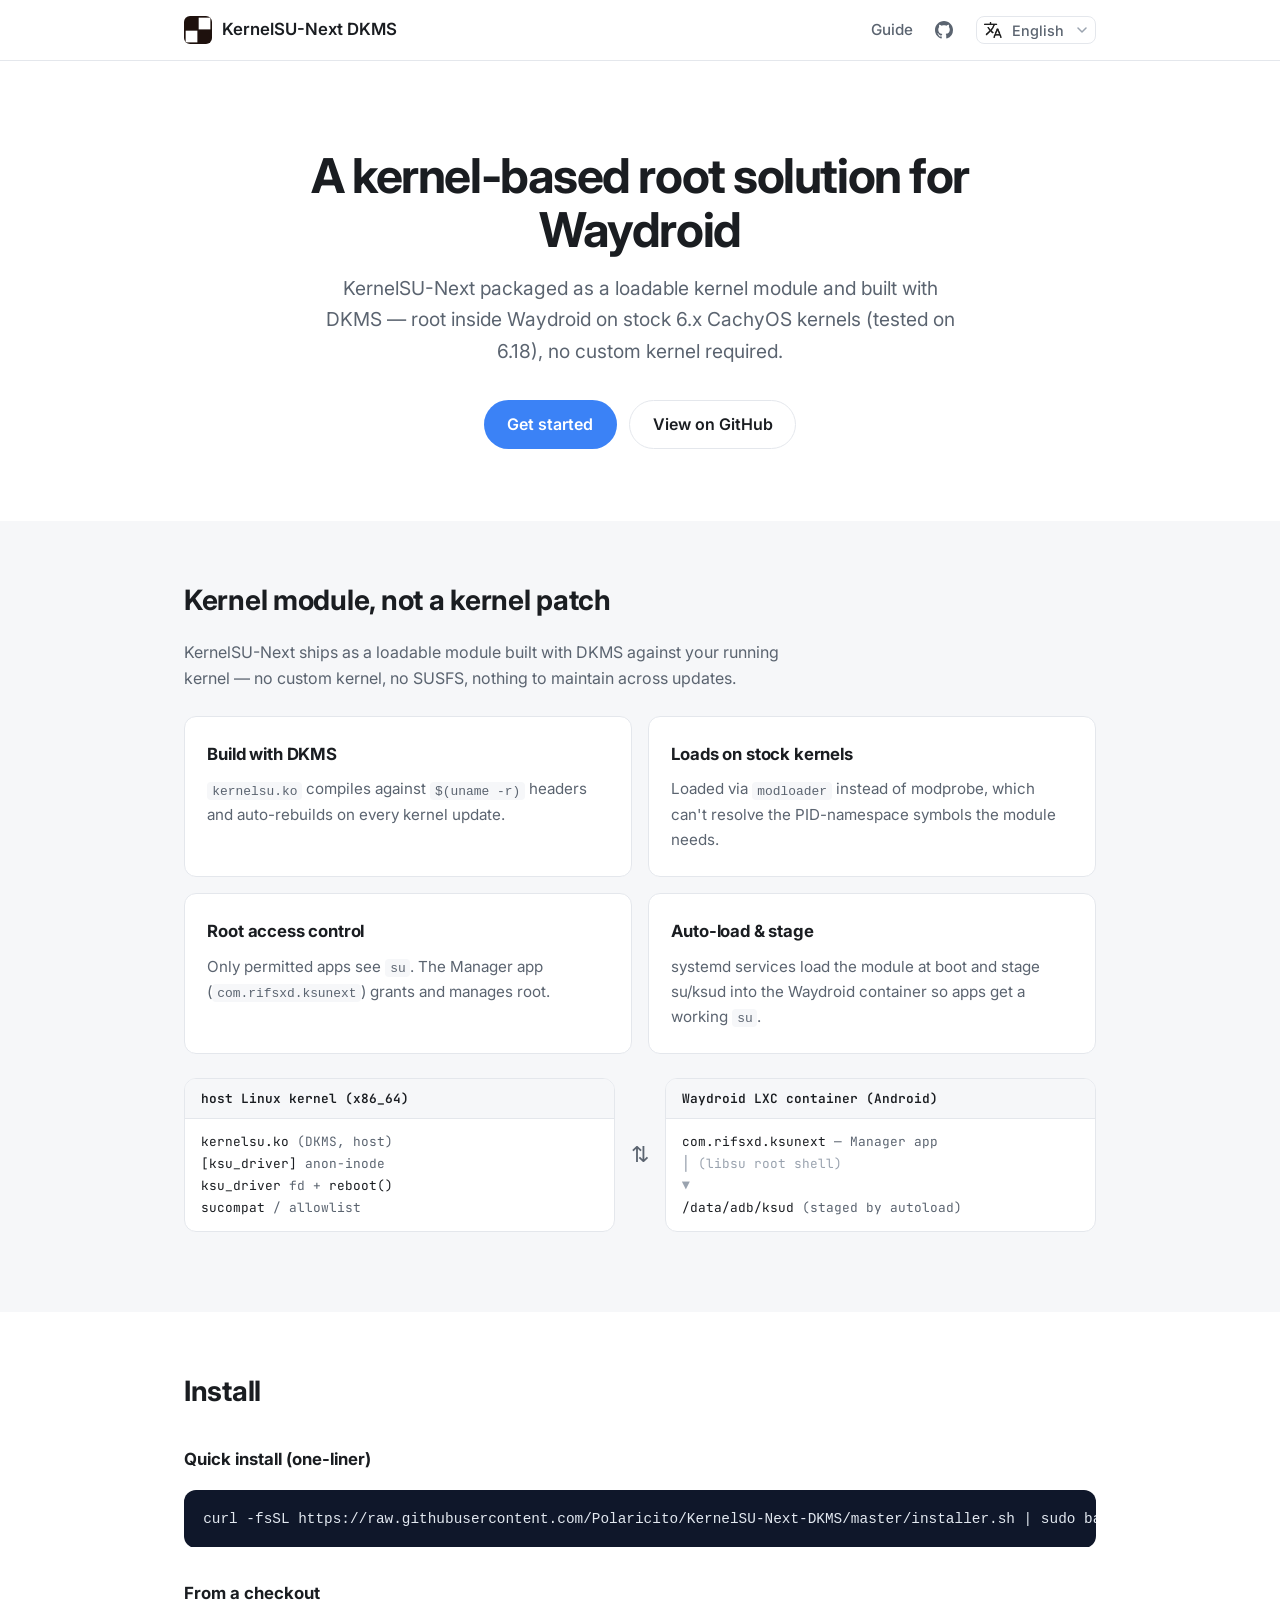
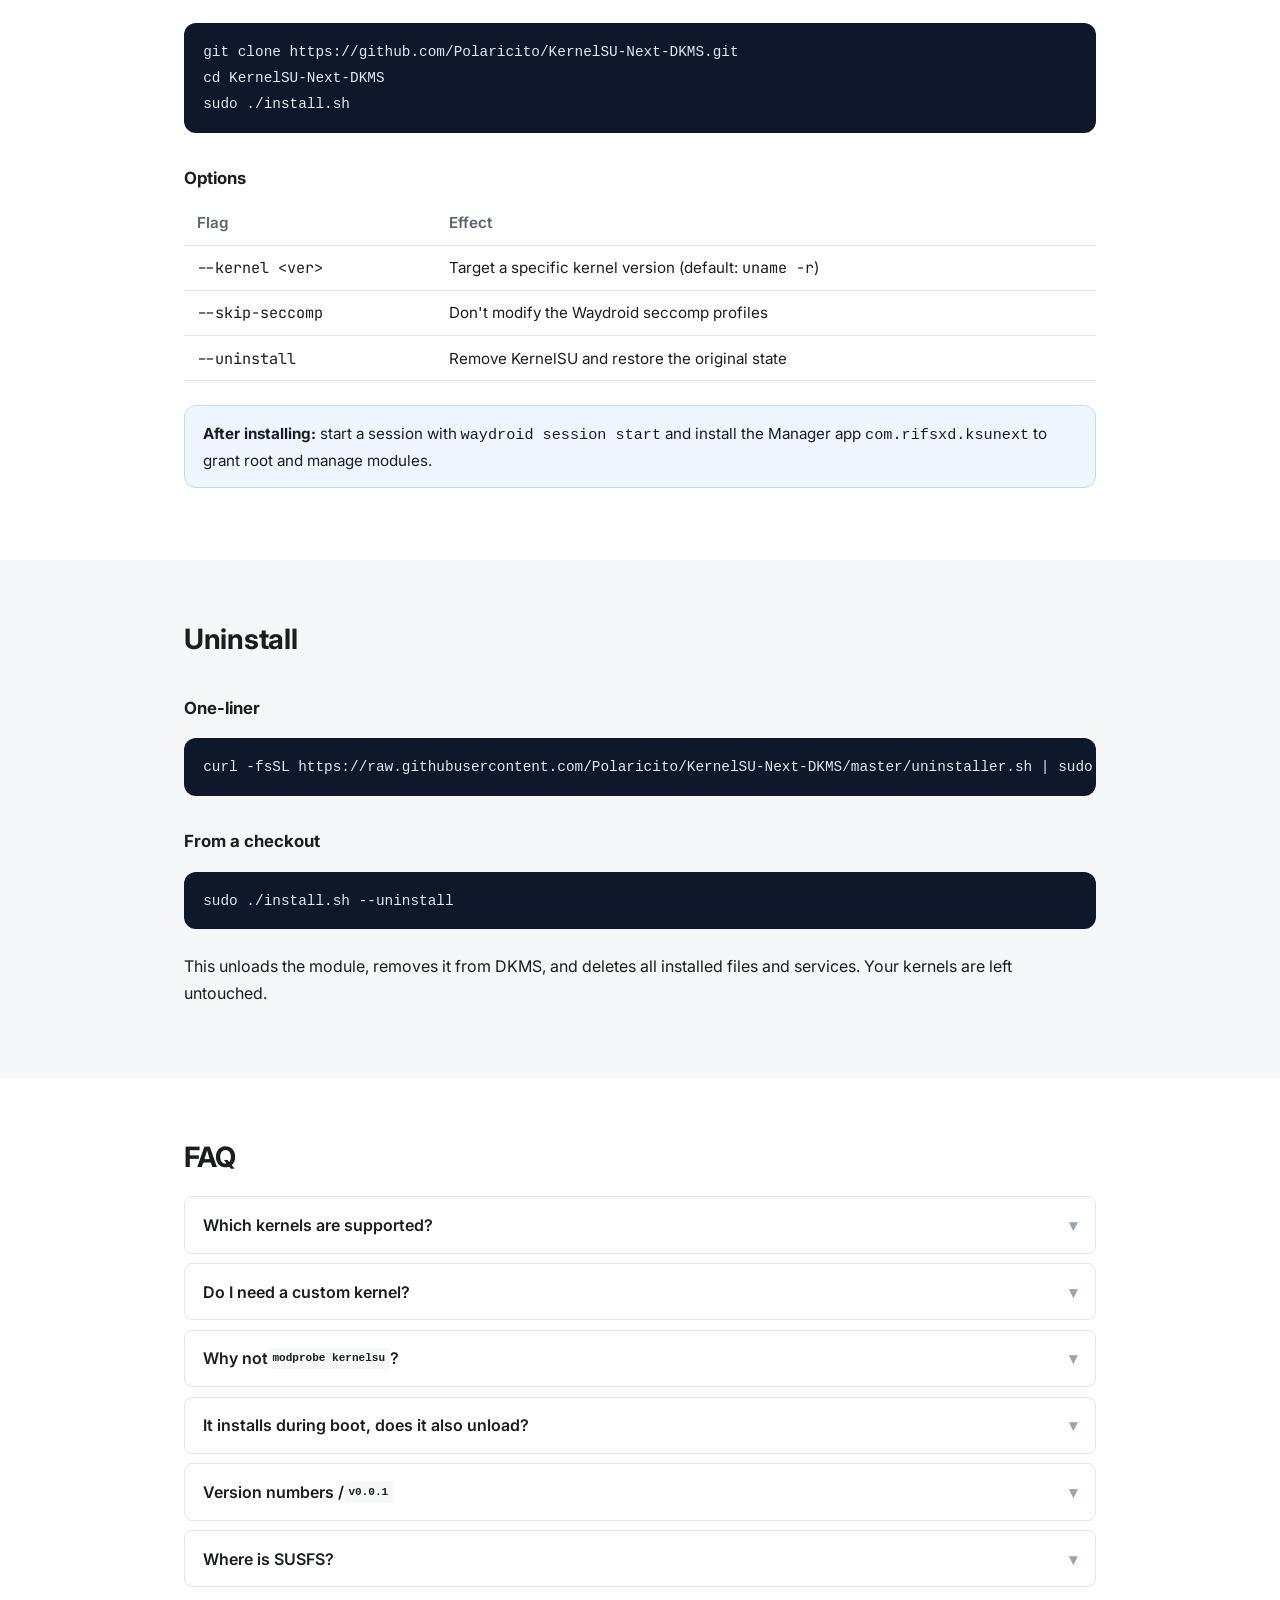
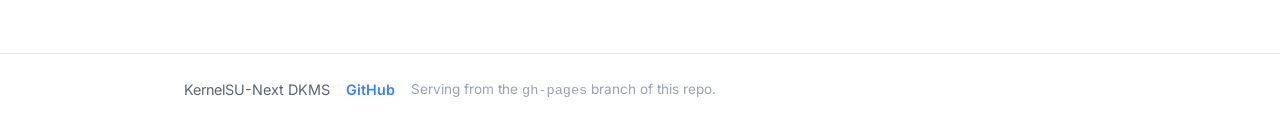
==== commit 1f823a9a: "site: smooth faq toggling and fix summary spacing" ====
--- a/index.html
+++ b/index.html
@@ -7,7 +7,7 @@
 <meta name="description" content="KernelSU-Next as a loadable kernel module (DKMS) for running root inside Waydroid on CachyOS and other x86_64 Linux hosts.">
 <link rel="icon" type="image/png" href="logo.png">
 <link rel="apple-touch-icon" href="logo.png">
-<link rel="stylesheet" href="style.css?v=6">
+<link rel="stylesheet" href="style.css?v=7">
 <link rel="preconnect" href="https://fonts.googleapis.com">
 <link rel="preconnect" href="https://fonts.gstatic.com" crossorigin>
 <link href="https://fonts.googleapis.com/css2?family=Inter:wght@400;500;600;700&family=JetBrains+Mono:wght@400;600&display=swap" rel="stylesheet">
--- a/style.css
+++ b/style.css
@@ -302,34 +302,35 @@
   padding: 0.9rem 1.1rem;
   margin: 0.6rem 0;
   background: var(--bg);
-  transition: border-color 0.25s ease, box-shadow 0.25s ease, opacity 0.5s ease, transform 0.5s ease;
+  display: grid;
+  grid-template-rows: auto 0fr;
+  transition: border-color 0.25s ease, box-shadow 0.25s ease, opacity 0.5s ease, transform 0.5s ease, grid-template-rows 0.3s ease;
 }
 details:hover { border-color: var(--accent); box-shadow: 0 4px 16px rgba(0, 0, 0, 0.08); }
-details[open] { border-color: var(--accent-border); }
+details[open] {
+  border-color: var(--accent-border);
+  grid-template-rows: auto 1fr;
+}
+details > p { overflow: hidden; }
 summary {
   cursor: pointer;
   font-weight: 600;
   color: var(--text);
   display: flex;
-  justify-content: space-between;
-  align-items: center;
-  gap: 1rem;
+  align-items: center;
 }
 summary::-webkit-details-marker { display: none; }
 summary::after {
   content: "\25BE";
   flex: 0 0 auto;
+  margin-left: auto;
+  padding-left: 1rem;
   color: var(--dim);
   transition: transform 0.25s ease;
 }
 details[open] summary::after { transform: rotate(180deg); }
-details[open] p { animation: fadeUp 0.35s ease; }
 details p { margin: 0.75rem 0 0; color: var(--muted); }
 details code { background: var(--bg-alt); padding: 0.1rem 0.3rem; border-radius: 4px; font-size: 0.85em; }
-@keyframes fadeUp {
-  from { opacity: 0; transform: translateY(6px); }
-  to { opacity: 1; transform: none; }
-}
 
 /* Footer */
 footer {
@@ -346,7 +347,7 @@
 .js .reveal {
   opacity: 0;
   transform: translateY(18px);
-  transition: opacity 0.5s ease, transform 0.5s ease, border-color 0.25s ease, box-shadow 0.25s ease;
+  transition: opacity 0.5s ease, transform 0.5s ease, border-color 0.25s ease, box-shadow 0.25s ease, grid-template-rows 0.3s ease;
 }
 .js .dbox-list li {
   opacity: 0;
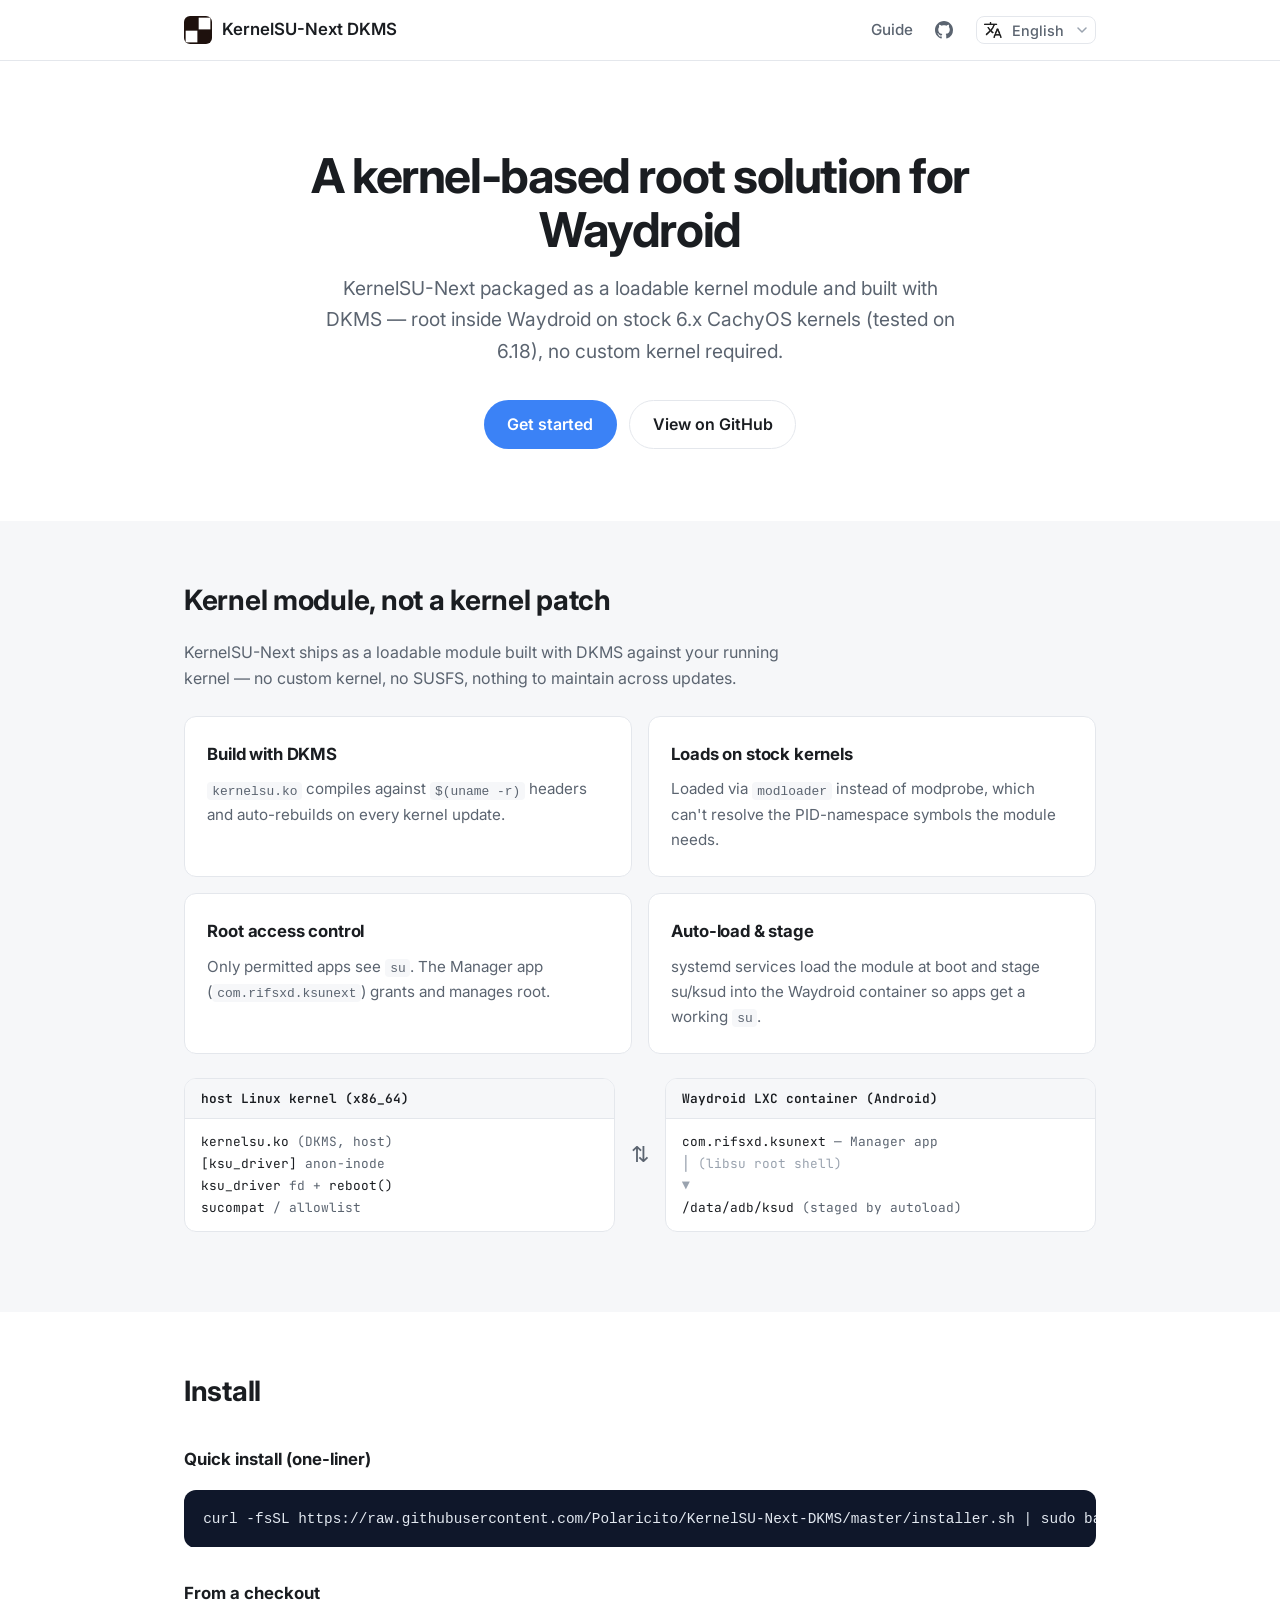
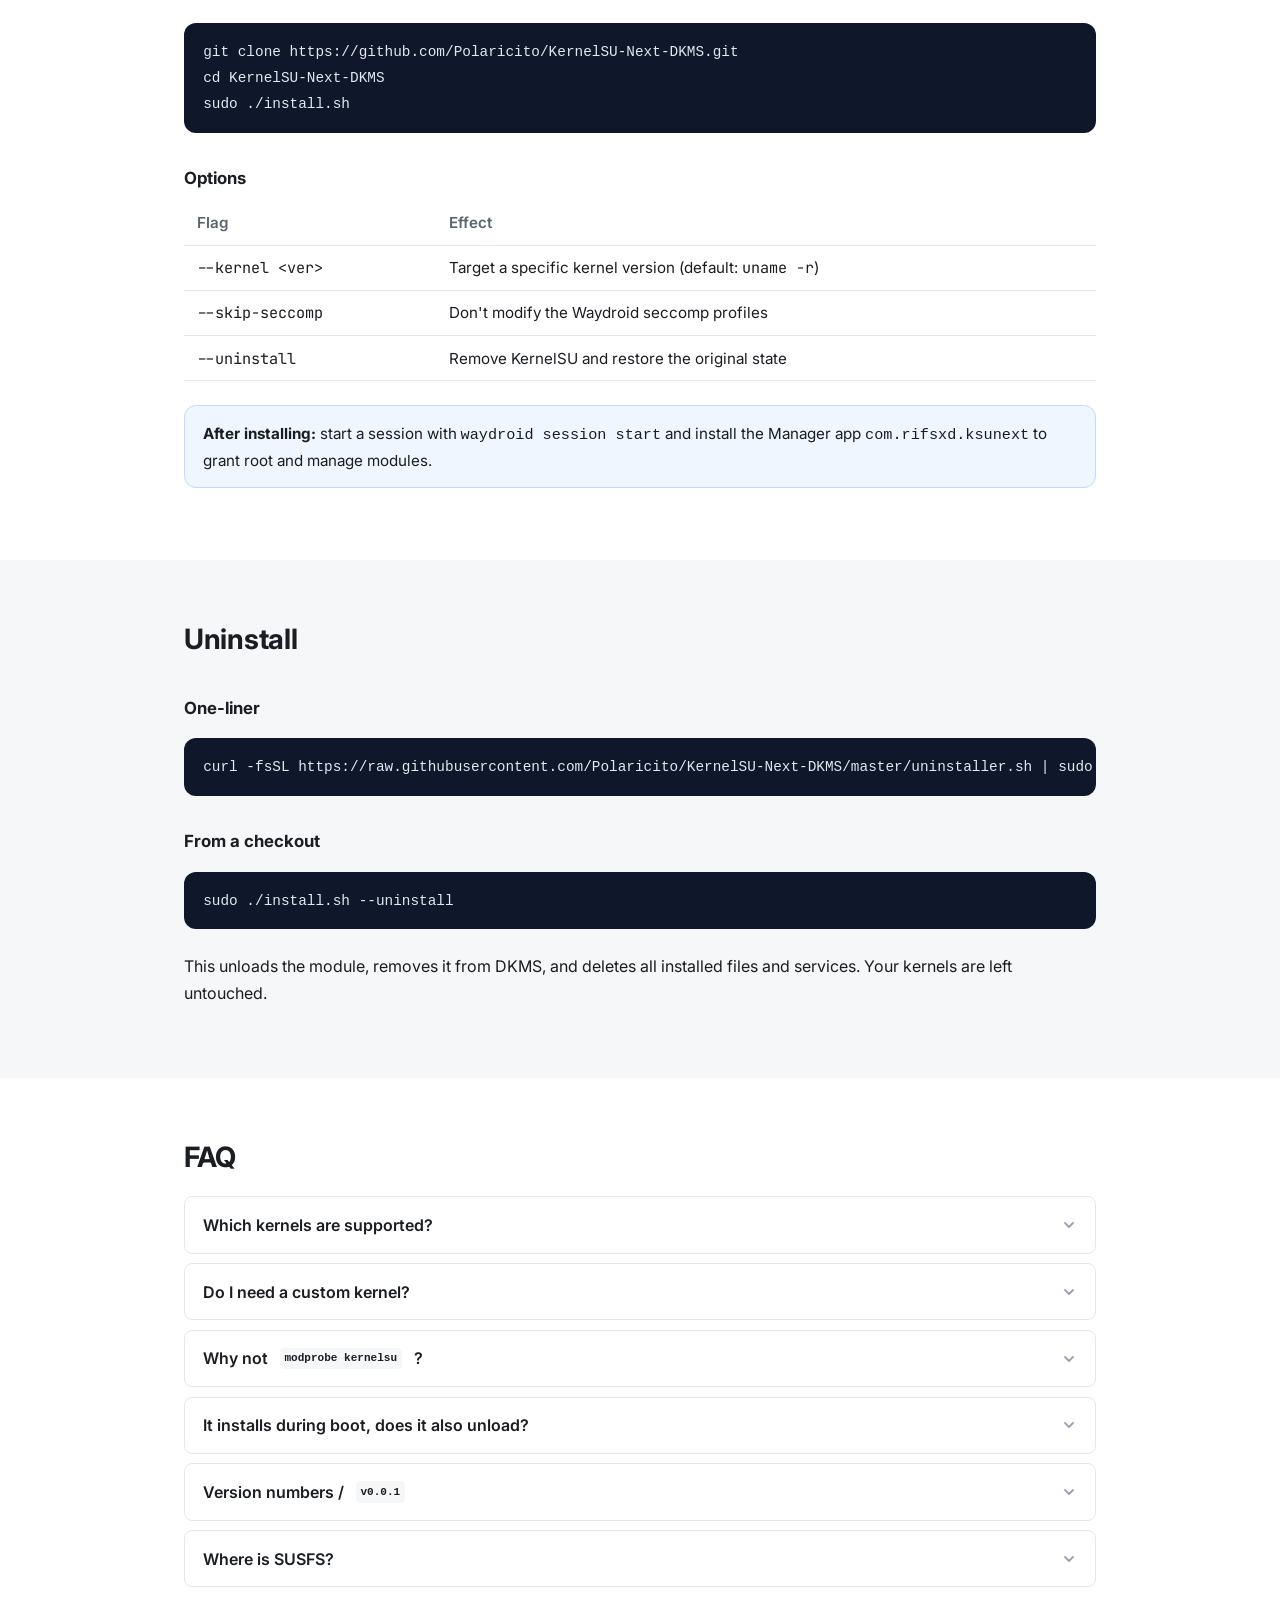
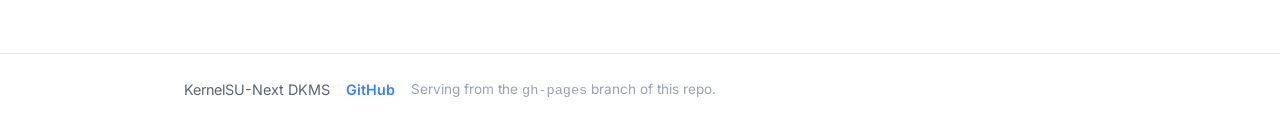
==== commit 1fccdfa9: "site: animate faq open/close and center chevron rotation" ====
--- a/index.html
+++ b/index.html
@@ -7,7 +7,7 @@
 <meta name="description" content="KernelSU-Next as a loadable kernel module (DKMS) for running root inside Waydroid on CachyOS and other x86_64 Linux hosts.">
 <link rel="icon" type="image/png" href="logo.png">
 <link rel="apple-touch-icon" href="logo.png">
-<link rel="stylesheet" href="style.css?v=7">
+<link rel="stylesheet" href="style.css?v=8">
 <link rel="preconnect" href="https://fonts.googleapis.com">
 <link rel="preconnect" href="https://fonts.gstatic.com" crossorigin>
 <link href="https://fonts.googleapis.com/css2?family=Inter:wght@400;500;600;700&family=JetBrains+Mono:wght@400;600&display=swap" rel="stylesheet">
@@ -193,17 +193,36 @@
   var els = document.querySelectorAll('.reveal, .dbox-list li');
   if (!('IntersectionObserver' in window)) {
     Array.prototype.forEach.call(els, function (el) { el.classList.add('show'); });
-    return;
+  } else {
+    var io = new IntersectionObserver(function (entries) {
+      entries.forEach(function (entry) {
+        if (entry.isIntersecting) {
+          entry.target.classList.add('show');
+          io.unobserve(entry.target);
+        }
+      });
+    }, { threshold: 0.15 });
+    Array.prototype.forEach.call(els, function (el) { io.observe(el); });
   }
-  var io = new IntersectionObserver(function (entries) {
-    entries.forEach(function (entry) {
-      if (entry.isIntersecting) {
-        entry.target.classList.add('show');
-        io.unobserve(entry.target);
+
+  var details = document.querySelectorAll('details');
+  Array.prototype.forEach.call(details, function (d) {
+    d.addEventListener('toggle', function () {
+      var p = d.querySelector(':scope > p');
+      if (!p) return;
+      if (d.open) {
+        p.style.maxHeight = '0px';
+        void p.offsetHeight;
+        p.style.maxHeight = p.scrollHeight + 'px';
+        var onEnd = function () { p.style.maxHeight = ''; p.removeEventListener('transitionend', onEnd); };
+        p.addEventListener('transitionend', onEnd);
+      } else {
+        p.style.maxHeight = p.scrollHeight + 'px';
+        void p.offsetHeight;
+        p.style.maxHeight = '0px';
       }
     });
-  }, { threshold: 0.15 });
-  Array.prototype.forEach.call(els, function (el) { io.observe(el); });
+  });
 })();
 </script>
 
--- a/style.css
+++ b/style.css
@@ -302,30 +302,27 @@
   padding: 0.9rem 1.1rem;
   margin: 0.6rem 0;
   background: var(--bg);
-  display: grid;
-  grid-template-rows: auto 0fr;
-  transition: border-color 0.25s ease, box-shadow 0.25s ease, opacity 0.5s ease, transform 0.5s ease, grid-template-rows 0.3s ease;
+  transition: border-color 0.25s ease, box-shadow 0.25s ease, opacity 0.5s ease, transform 0.5s ease;
 }
 details:hover { border-color: var(--accent); box-shadow: 0 4px 16px rgba(0, 0, 0, 0.08); }
-details[open] {
-  border-color: var(--accent-border);
-  grid-template-rows: auto 1fr;
-}
-details > p { overflow: hidden; }
+details[open] { border-color: var(--accent-border); }
+details > p { overflow: hidden; transition: max-height 0.3s ease; }
 summary {
   cursor: pointer;
   font-weight: 600;
   color: var(--text);
   display: flex;
   align-items: center;
+  gap: 0.75rem;
 }
 summary::-webkit-details-marker { display: none; }
 summary::after {
-  content: "\25BE";
+  content: "";
   flex: 0 0 auto;
   margin-left: auto;
-  padding-left: 1rem;
-  color: var(--dim);
+  width: 16px;
+  height: 16px;
+  background: no-repeat center / 16px 16px url("data:image/svg+xml,%3Csvg xmlns='http://www.w3.org/2000/svg' viewBox='0 0 16 16'%3E%3Cpath d='M4 6l4 4 4-4' stroke='%239aa3af' stroke-width='1.8' fill='none' stroke-linecap='round' stroke-linejoin='round'/%3E%3C/svg%3E");
   transition: transform 0.25s ease;
 }
 details[open] summary::after { transform: rotate(180deg); }
@@ -347,7 +344,7 @@
 .js .reveal {
   opacity: 0;
   transform: translateY(18px);
-  transition: opacity 0.5s ease, transform 0.5s ease, border-color 0.25s ease, box-shadow 0.25s ease, grid-template-rows 0.3s ease;
+  transition: opacity 0.5s ease, transform 0.5s ease, border-color 0.25s ease, box-shadow 0.25s ease;
 }
 .js .dbox-list li {
   opacity: 0;
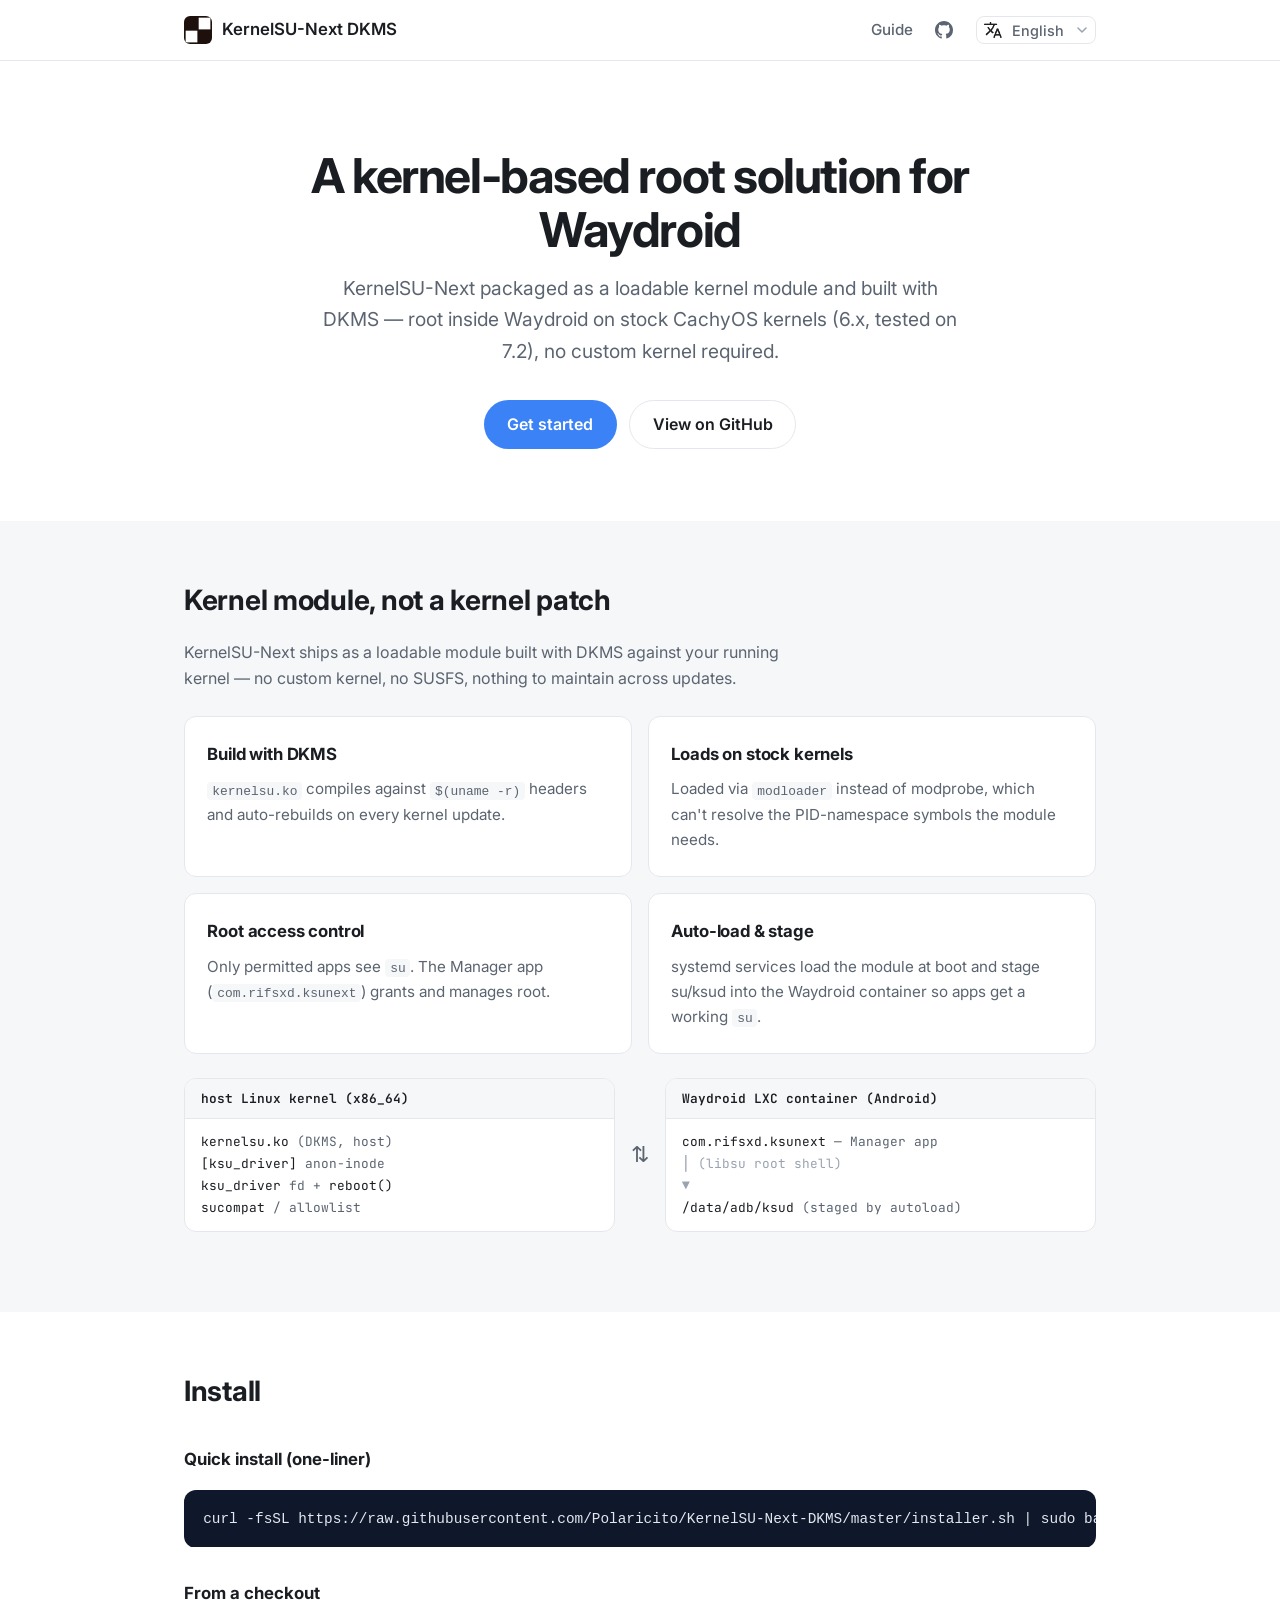
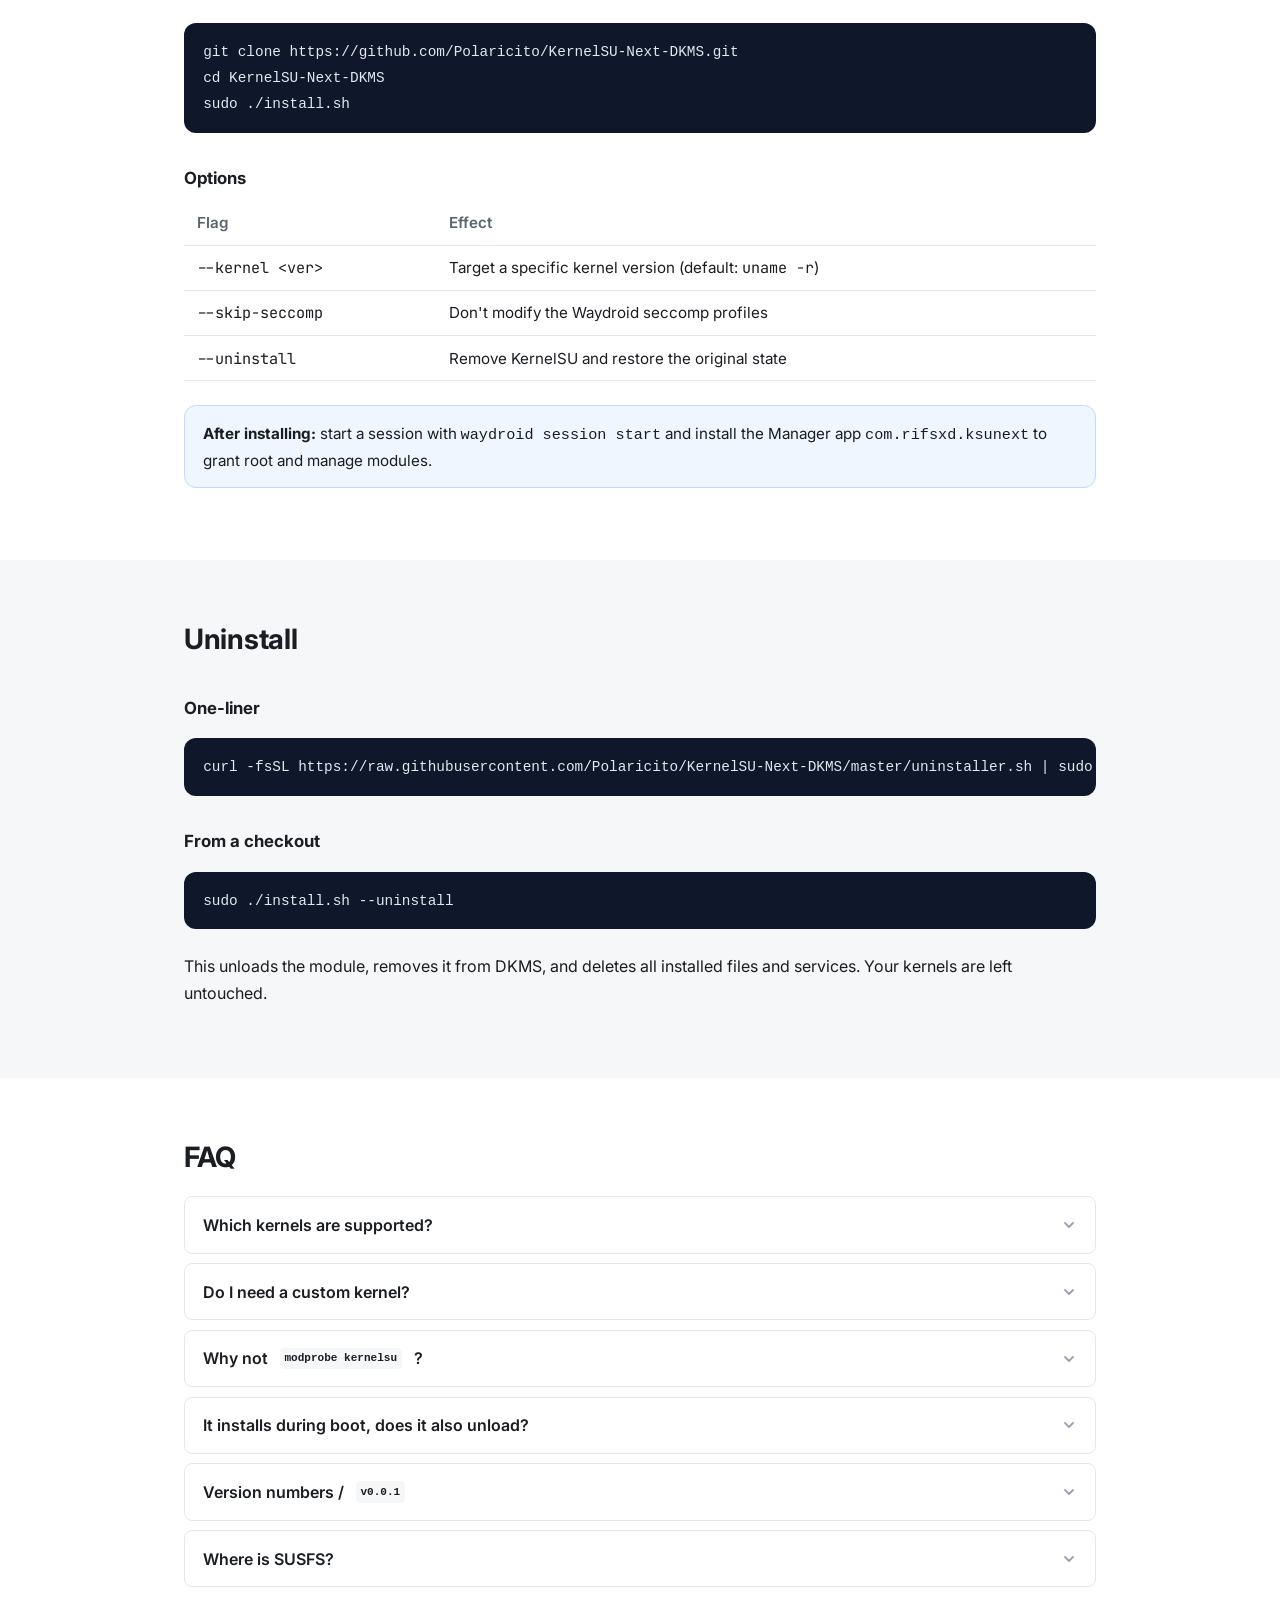
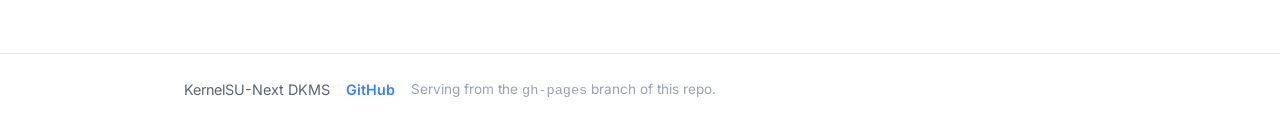
==== commit 39fa9514: "site: document 7.x kernel support, tested on 7.2" ====
--- a/index.html
+++ b/index.html
@@ -7,7 +7,7 @@
 <meta name="description" content="KernelSU-Next as a loadable kernel module (DKMS) for running root inside Waydroid on CachyOS and other x86_64 Linux hosts.">
 <link rel="icon" type="image/png" href="logo.png">
 <link rel="apple-touch-icon" href="logo.png">
-<link rel="stylesheet" href="style.css?v=8">
+<link rel="stylesheet" href="style.css?v=11">
 <link rel="preconnect" href="https://fonts.googleapis.com">
 <link rel="preconnect" href="https://fonts.gstatic.com" crossorigin>
 <link href="https://fonts.googleapis.com/css2?family=Inter:wght@400;500;600;700&family=JetBrains+Mono:wght@400;600&display=swap" rel="stylesheet">
@@ -43,7 +43,7 @@
     <h1>A kernel-based root solution for Waydroid</h1>
     <p class="lead">
       KernelSU-Next packaged as a loadable kernel module and built with DKMS —
-      root inside Waydroid on stock 6.x CachyOS kernels (tested on 6.18), no custom kernel required.
+      root inside Waydroid on stock CachyOS kernels (6.x, tested on 7.2), no custom kernel required.
     </p>
     <div class="cta">
       <a class="btn btn-primary" href="#install">Get started</a>
@@ -149,7 +149,7 @@
 
     <details class="reveal">
       <summary>Which kernels are supported?</summary>
-      <p>Only 6.x. Upstream KernelSU-Next lists 6.6 as the highest officially supported kernel, but this DKMS build is tested on newer 6.x releases (6.18), so the limit isn't enforced here.</p>
+      <p>6.x and 7.x. Upstream KernelSU-Next lists 6.6 as the highest officially supported kernel, but this DKMS build is tested on newer 6.x and 7.x releases (currently running on 7.2), so the limit isn't enforced here.</p>
     </details>
 
     <details class="reveal">
@@ -205,21 +205,48 @@
     Array.prototype.forEach.call(els, function (el) { io.observe(el); });
   }
 
-  var details = document.querySelectorAll('details');
-  Array.prototype.forEach.call(details, function (d) {
-    d.addEventListener('toggle', function () {
-      var p = d.querySelector(':scope > p');
-      if (!p) return;
+  var all = Array.prototype.slice.call(document.querySelectorAll('details'));
+
+  function animOpen(d) {
+    var p = d.querySelector(':scope > p');
+    if (!p) return;
+    p.style.maxHeight = '0px';
+    void p.offsetHeight;
+    p.style.maxHeight = p.scrollHeight + 'px';
+    p.addEventListener('transitionend', function onEnd() {
+      p.style.maxHeight = '';
+      p.removeEventListener('transitionend', onEnd);
+    });
+  }
+
+  function animClose(d, done) {
+    var p = d.querySelector(':scope > p');
+    p.style.maxHeight = p.scrollHeight + 'px';
+    void p.offsetHeight;
+    p.style.maxHeight = '0px';
+    p.addEventListener('transitionend', function onEnd() {
+      p.style.maxHeight = '';
+      if (done) done();
+      p.removeEventListener('transitionend', onEnd);
+    });
+  }
+
+  all.forEach(function (d) {
+    d.querySelector('summary').addEventListener('click', function (e) {
+      e.preventDefault();
       if (d.open) {
-        p.style.maxHeight = '0px';
-        void p.offsetHeight;
-        p.style.maxHeight = p.scrollHeight + 'px';
-        var onEnd = function () { p.style.maxHeight = ''; p.removeEventListener('transitionend', onEnd); };
-        p.addEventListener('transitionend', onEnd);
+        d.classList.remove('js-open');
+        animClose(d, function () { d.removeAttribute('open'); });
       } else {
-        p.style.maxHeight = p.scrollHeight + 'px';
-        void p.offsetHeight;
-        p.style.maxHeight = '0px';
+        all.forEach(function (o) {
+          if (o !== d && o.open) {
+            o.classList.remove('js-open');
+            animClose(o, function () { o.removeAttribute('open'); });
+          }
+        });
+        d.setAttribute('open', '');
+        d.classList.add('js-open');
+        animOpen(d);
       }
     });
   });
